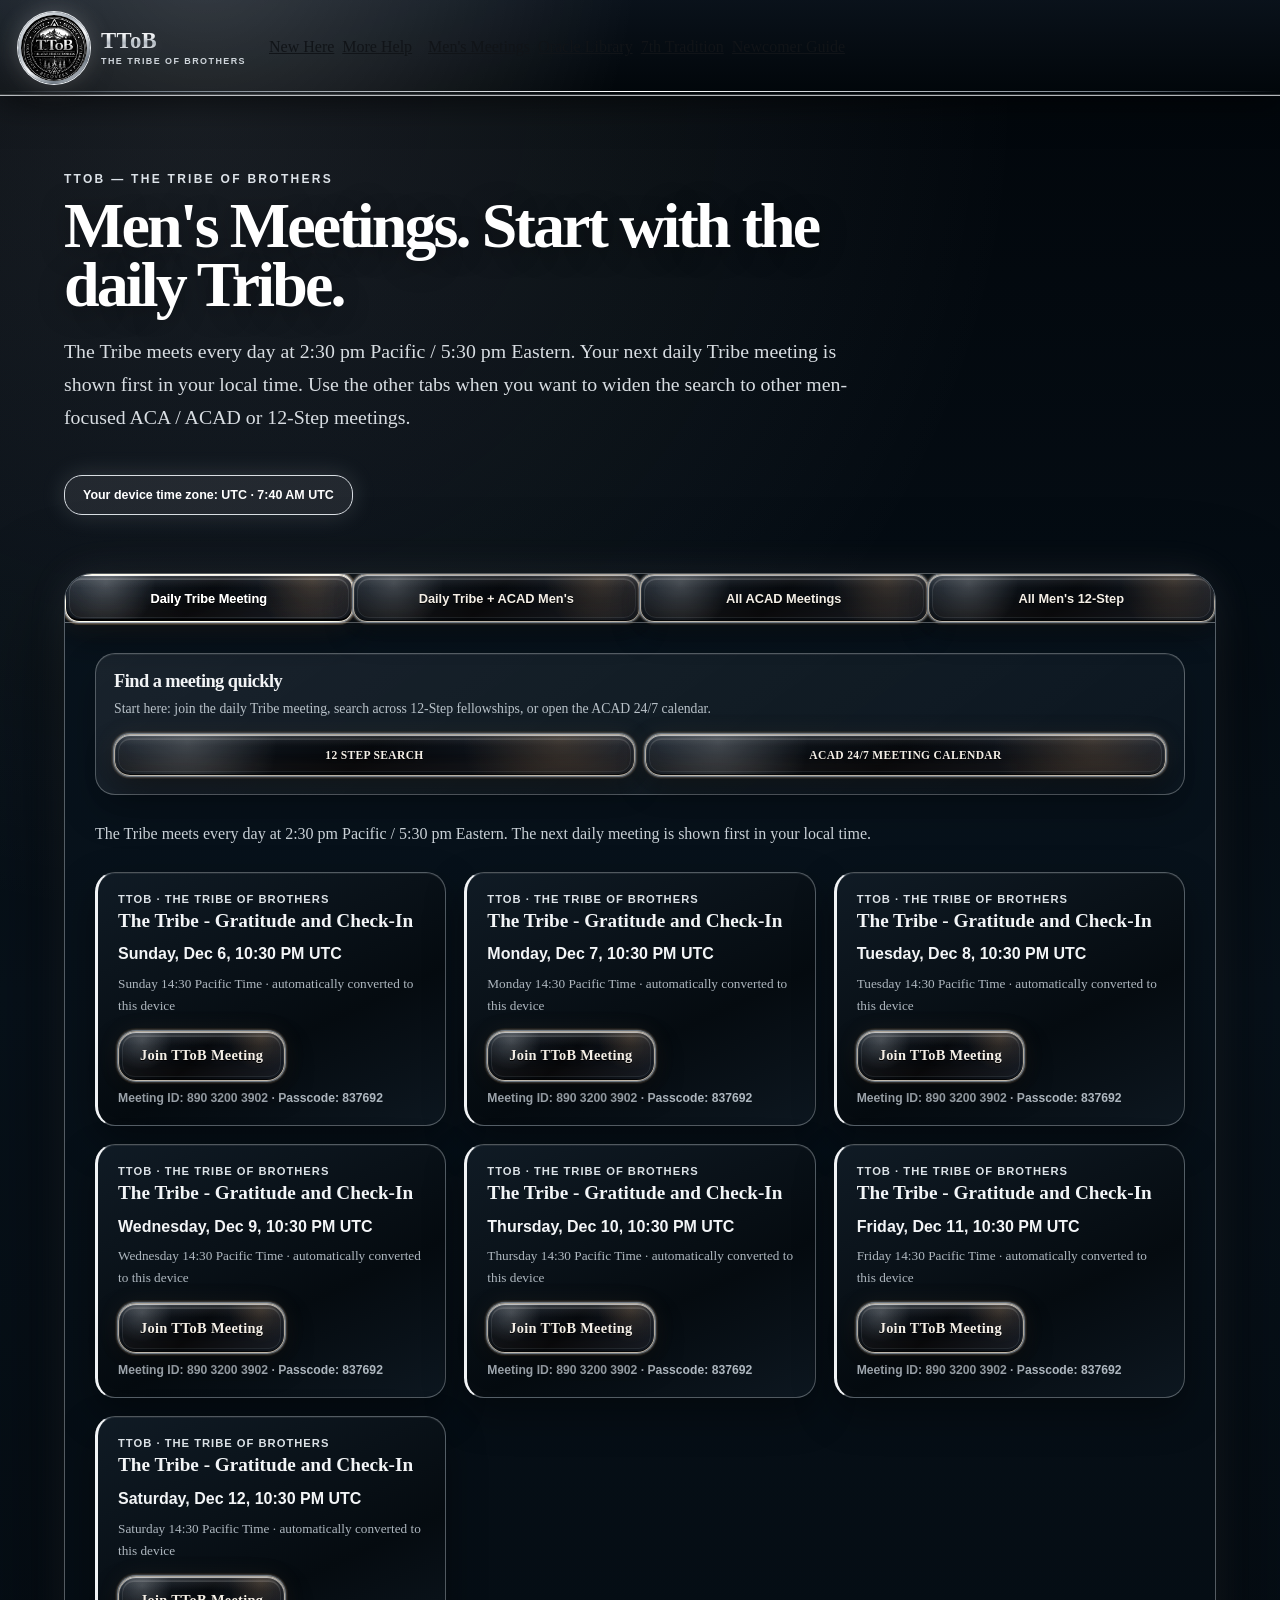
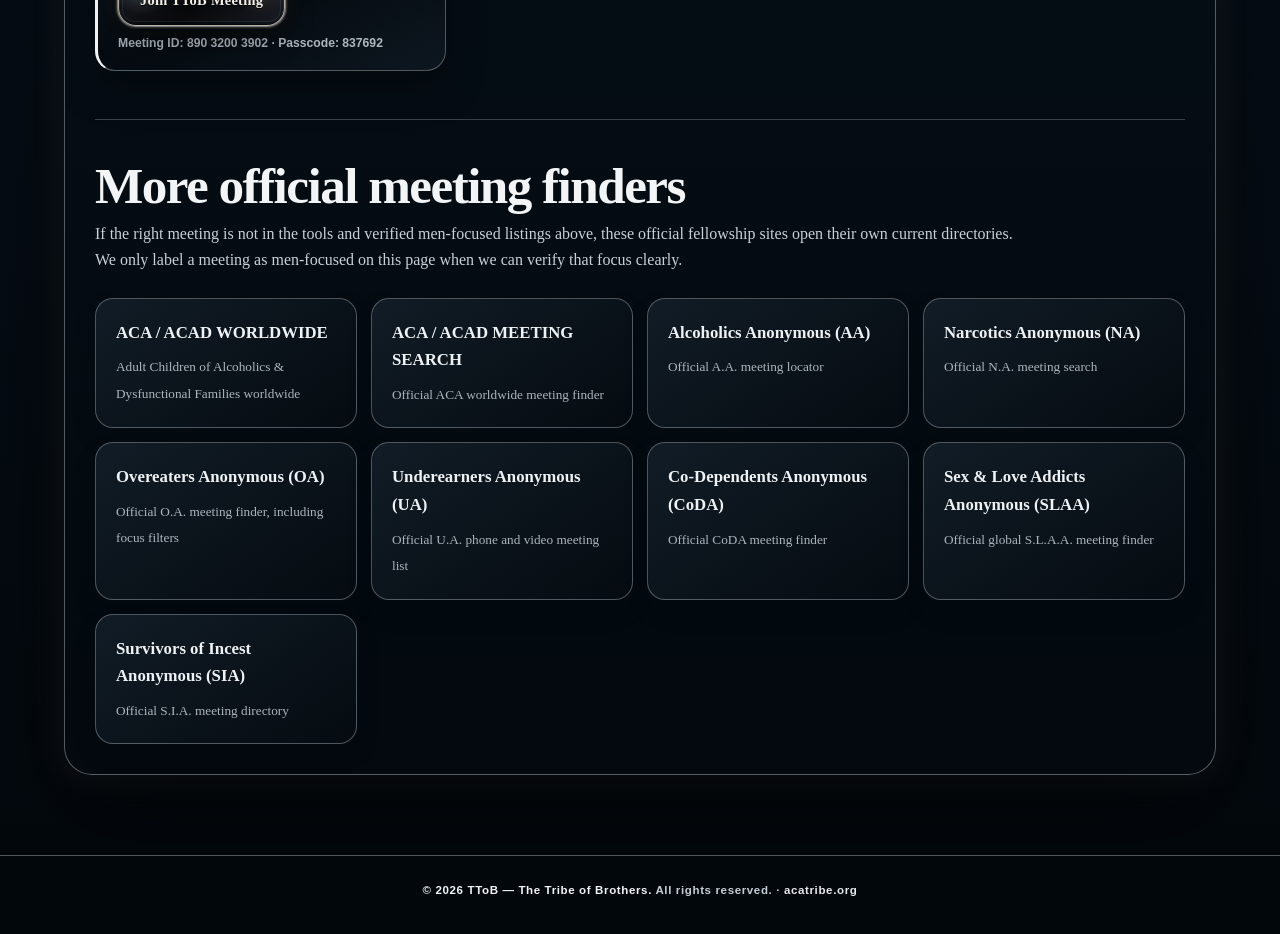
==== meetings.html @ f7c8bdfd "fix: remove former Tribe meetings from meeting discovery" ====
<!DOCTYPE html>

<html lang="en"><head><meta charset="utf-8"/><meta content="width=device-width,initial-scale=1" name="viewport"/><title>Men’s 12-Step &amp; ACA / ACAD Meetings | TToB</title><style>:root{--ink:#111418;--navy:#07111a;--navy2:#0d1b26;--paper:#f3eee5;--paper2:#faf7f1;--platinum:#b8bec6;--platinum2:#e6e9ec;--muted:#69645e;--line:rgba(174,181,189,.5);--max:1120px}
*{box-sizing:border-box}html{scroll-behavior:smooth}body{margin:0;background:var(--paper);color:var(--ink);font-family:Georgia,"Times New Roman",serif;line-height:1.65}a{color:inherit}.site-shell{overflow:hidden}
.topbar{position:absolute;z-index:20;top:0;left:0;right:0;padding:20px 5vw;display:flex;align-items:center;justify-content:space-between;color:#fff;background:linear-gradient(to bottom,rgba(0,0,0,.65),transparent)}
.brand{display:flex;align-items:center;gap:12px;font-family:Arial,sans-serif;font-weight:800;letter-spacing:.11em;font-size:.9rem;text-transform:uppercase;text-decoration:none}.brand img{width:50px;height:50px;border-radius:50%;object-fit:cover;filter:brightness(1.5) contrast(1.08);box-shadow:0 0 0 1px rgba(255,255,255,.35),0 8px 24px rgba(0,0,0,.3)}
.nav{display:flex;gap:22px;font-family:Arial,sans-serif;font-size:.86rem;font-weight:700}.nav a{text-decoration:none;color:rgba(255,255,255,.88)}.nav a:hover{color:#fff}
.hero{min-height:820px;position:relative;display:flex;align-items:flex-end;color:#fff;background:linear-gradient(135deg,#040a10,#0b1822)}.hero-media{position:absolute;inset:0;overflow:hidden;display:flex;align-items:flex-start;justify-content:flex-end;padding-top:18px}.hero-media img{width:min(100%,1200px);height:100%;object-fit:contain;object-position:78% top;margin-left:auto;margin-right:max(3vw,20px);filter:saturate(.9) contrast(1.08) brightness(1.02)}.hero-media:after{content:"";position:absolute;inset:0;background:linear-gradient(90deg,rgba(1,8,13,.94) 0%,rgba(1,8,13,.80) 34%,rgba(1,8,13,.42) 60%,rgba(1,8,13,.14) 100%),linear-gradient(0deg,rgba(1,8,13,.78) 0%,rgba(1,8,13,.18) 48%,transparent 100%)}.hero-inner{position:relative;z-index:2;width:min(var(--max),90vw);margin:0 auto;padding:170px 0 88px}.eyebrow,.section-kicker{font-family:Arial,sans-serif;text-transform:uppercase;letter-spacing:.19em;font-weight:800;font-size:.75rem;color:var(--platinum2)}h1{margin:0;max-width:760px;font-size:clamp(3.2rem,8vw,6.7rem);line-height:.92;letter-spacing:-.045em;text-shadow:0 4px 28px rgba(0,0,0,.4)}.hero-line{max-width:710px;margin:25px 0 0;font-size:clamp(1.18rem,2vw,1.55rem);color:rgba(255,255,255,.9)}.motto{margin-top:18px;font-family:Arial,sans-serif;text-transform:uppercase;letter-spacing:.12em;font-size:.78rem;color:var(--platinum2)}
.actions{display:flex;flex-wrap:wrap;gap:14px;margin-top:32px}.btn{display:inline-block;padding:14px 22px;border-radius:999px;text-decoration:none;font-family:Arial,sans-serif;font-weight:800;font-size:.9rem;border:1px solid transparent}.btn-primary{background:var(--platinum);color:#101214}.btn-secondary{border-color:rgba(255,255,255,.55);color:#fff;background:rgba(4,10,15,.28)}
.section{padding:88px 5vw}.section-inner{width:min(var(--max),90vw);margin:0 auto}.paper{background:var(--paper)}.paper-light{background:var(--paper2)}.dark{background:var(--navy);color:#fff}.section-kicker{color:#626970}.dark .section-kicker,.closing .section-kicker{color:var(--platinum)}h2{margin:9px 0 22px;font-size:clamp(2.2rem,4vw,4rem);line-height:1.06;letter-spacing:-.03em}.lede{max-width:800px;font-size:1.24rem;color:#3d3a36}.dark .lede{color:rgba(255,255,255,.78)}.rule{width:72px;height:1px;background:var(--platinum);margin:30px 0}.welcome-grid{display:grid;grid-template-columns:1.15fr .85fr;gap:70px;align-items:start}.quote-card{border:1px solid var(--line);padding:34px;background:rgba(255,255,255,.46);box-shadow:0 14px 45px rgba(41,30,15,.06)}.quote-card p{font-size:1.35rem;margin:0}.quote-card strong{display:block;margin-top:18px;font-family:Arial,sans-serif;text-transform:uppercase;letter-spacing:.08em;font-size:.82rem;color:#5f6266}
.pathways{display:grid;grid-template-columns:repeat(3,1fr);gap:20px;margin-top:42px}.pathway{display:block;text-decoration:none;border-top:2px solid var(--platinum);padding:28px 24px;background:rgba(255,255,255,.5);transition:.16s}.pathway:hover{transform:translateY(-3px);box-shadow:0 12px 30px rgba(26,20,14,.08)}.pathway .num{font-family:Arial,sans-serif;color:#626970;font-size:.72rem;letter-spacing:.14em;font-weight:800}.pathway h3{font-size:1.55rem;margin:11px 0 10px}.pathway p{margin:0;color:#5a554e}
/* ACAD scroll gallery */
.learn-wrap{position:relative;margin-top:40px}.learn-head{display:flex;align-items:end;justify-content:space-between;gap:20px}.learn-controls{display:flex;gap:9px}.scroll-btn{width:46px;height:46px;border-radius:50%;border:1px solid rgba(184,190,198,.55);background:#101a23;color:#fff;font-size:1.25rem;cursor:pointer}.scroll-btn:hover{background:#172735}.acad-carousel{display:flex;gap:22px;overflow-x:auto;scroll-snap-type:x mandatory;padding:8px 2px 28px;scrollbar-width:thin;scrollbar-color:#707983 transparent}.acad-carousel::-webkit-scrollbar{height:8px}.acad-carousel::-webkit-scrollbar-thumb{background:#707983;border-radius:20px}.scroll-card{position:relative;flex:0 0 min(330px,82vw);min-height:360px;scroll-snap-align:start;text-decoration:none;background:linear-gradient(145deg,#faf8f2,#e9e4da);border:1px solid #a9afb6;padding:42px 30px 32px;box-shadow:0 20px 50px rgba(0,0,0,.22);transition:transform .18s ease,box-shadow .18s ease;overflow:hidden}.scroll-card:before,.scroll-card:after{content:"";position:absolute;left:22px;right:22px;height:7px;border-top:1px solid #8d949c;border-bottom:1px solid #c5c9ce}.scroll-card:before{top:20px}.scroll-card:after{bottom:20px}.scroll-card:hover{transform:translateY(-5px);box-shadow:0 26px 64px rgba(0,0,0,.3)}.scroll-number{font-family:Arial,sans-serif;font-size:.7rem;letter-spacing:.17em;color:#626970;font-weight:800}.scroll-card h3{font-size:1.75rem;line-height:1.05;margin:16px 0 15px}.scroll-card p{color:#57534e;margin:0 0 25px}.open-reading{position:absolute;left:30px;bottom:42px;font-family:Arial,sans-serif;font-size:.78rem;text-transform:uppercase;letter-spacing:.1em;font-weight:800;color:#555d65}.open-reading:after{content:"  →"}.learn-note{margin-top:8px;color:rgba(255,255,255,.55);font-family:Arial,sans-serif;font-size:.8rem}
.pillars{display:grid;grid-template-columns:repeat(5,1fr);gap:1px;margin-top:42px;border:1px solid rgba(184,190,198,.24);background:rgba(184,190,198,.22)}.pillar{background:var(--navy);padding:32px 20px;text-align:center;min-height:205px}.pillar .mark{width:50px;height:50px;margin:0 auto 18px;border:1px solid var(--platinum);border-radius:50%;display:grid;place-items:center;font-family:Arial,sans-serif;color:var(--platinum);font-weight:900}.pillar h3{margin:0 0 8px;font-size:1.08rem}.pillar p{margin:0;color:rgba(255,255,255,.64);font-size:.92rem}.campfire{display:grid;grid-template-columns:1fr 1fr;gap:70px;align-items:center}.campfire-note{padding:34px;border-left:2px solid var(--platinum);background:#fff}.campfire-note p{margin:0 0 18px}.closing{text-align:center;padding:96px 5vw;background:linear-gradient(180deg,var(--navy),#02080d);color:#fff}.closing h2{max-width:850px;margin:10px auto 20px}.closing p{max-width:690px;margin:0 auto;color:rgba(255,255,255,.72);font-size:1.15rem}.closing .actions{justify-content:center}footer{background:#02080d;color:rgba(255,255,255,.55);padding:30px 5vw 44px;text-align:center;font-family:Arial,sans-serif;font-size:.78rem;letter-spacing:.04em}footer a{color:var(--platinum2);text-decoration:none}
/* reading pages */
.reading-body{background:var(--paper2);min-height:100vh}.reading-top{background:var(--navy);color:#fff;padding:18px 5vw}.reading-top .bar{width:min(var(--max),90vw);margin:auto;display:flex;justify-content:space-between;align-items:center;gap:20px}.reading-top img{width:48px;height:48px;border-radius:50%;filter:brightness(1.5) contrast(1.08)}.reading-main{width:min(820px,88vw);margin:0 auto;padding:80px 0 100px}.crumb{font-family:Arial,sans-serif;text-transform:uppercase;letter-spacing:.13em;font-size:.72rem;color:#626970;text-decoration:none}.reading-main h1{color:var(--ink);text-shadow:none;font-size:clamp(2.8rem,7vw,5.2rem);margin:18px 0 28px}.reading-main h2{font-size:2rem;margin-top:46px}.reading-main p,.reading-main li{font-size:1.13rem}.reading-intro{font-size:1.35rem!important;color:#3f3c37;border-left:2px solid var(--platinum);padding-left:22px}.reading-callout{margin:36px 0;padding:24px 28px;border:1px solid var(--line);background:#fff}.reading-actions{display:flex;flex-wrap:wrap;gap:12px;margin:34px 0}.reading-actions a{padding:12px 18px;border-radius:999px;background:var(--navy);color:#fff;text-decoration:none;font-family:Arial,sans-serif;font-weight:700}.reading-actions a.alt{background:transparent;color:var(--ink);border:1px solid #848b92}.reading-nav{margin-top:70px;padding-top:24px;border-top:1px solid #c6c0b7;display:flex;justify-content:space-between;gap:20px;font-family:Arial,sans-serif;font-weight:700}.reading-nav a{text-decoration:none}
@media(max-width:850px){.nav{display:none}.hero{min-height:760px}.hero-media{padding-top:14px}.hero-media img{width:100%;height:100%;object-fit:contain;object-position:64% top;margin-right:0}.hero-media:after{background:linear-gradient(0deg,rgba(1,8,13,.90) 0%,rgba(1,8,13,.48) 56%,rgba(1,8,13,.14) 100%)}.welcome-grid,.campfire{grid-template-columns:1fr;gap:34px}.pathways{grid-template-columns:1fr}.pillars{grid-template-columns:1fr 1fr}.learn-head{align-items:start;flex-direction:column}.learn-controls{align-self:flex-end}}
@media(max-width:540px){.topbar{padding:18px 6vw}.brand{font-size:.74rem}.hero{min-height:720px}.hero-media img{object-position:58% top}.section{padding:66px 6vw}.section-inner{width:100%}.pillars{grid-template-columns:1fr}.pillar{min-height:auto}.btn{width:100%;text-align:center}.reading-nav{flex-direction:column}.reading-main{padding-top:55px}}

/* v3 quality and consistency pass */
a:focus-visible,button:focus-visible{outline:3px solid #f3f5f7;outline-offset:4px}.paper a:focus-visible,.paper-light a:focus-visible,.reading-body a:focus-visible{outline-color:#68717b}.brand img{filter:brightness(1.75) contrast(1.05) saturate(1.02);box-shadow:0 0 0 2px rgba(230,233,236,.62),0 0 20px rgba(184,190,198,.2),0 8px 24px rgba(0,0,0,.28)}
.scroll-card{color:var(--ink)}.scroll-card:focus-visible{outline:3px solid #eef1f4;outline-offset:4px;transform:translateY(-5px)}.scroll-emblem{width:58px;height:58px;border-radius:50%;border:1px solid #8b929a;display:grid;place-items:center;margin:24px 0 10px;font-family:Arial,sans-serif;font-size:.72rem;font-weight:900;letter-spacing:.04em;color:#4c545d;background:linear-gradient(145deg,#ffffff,#d8dce1);box-shadow:inset 0 1px 0 rgba(255,255,255,.9),0 8px 18px rgba(30,34,38,.09)}.scroll-btn[disabled]{opacity:.35;cursor:not-allowed;background:#0d151d}.scroll-btn:not([disabled]):focus-visible{outline-color:#e8edf2}.learn-progress{margin-top:10px;color:rgba(255,255,255,.7);font:700 .75rem Arial,sans-serif;letter-spacing:.09em;text-transform:uppercase}
.reading-top{position:sticky;top:0;z-index:20;box-shadow:0 8px 24px rgba(0,0,0,.16)}.reading-top .bar{min-height:66px}.reading-menu{display:flex;flex-wrap:wrap;align-items:center;justify-content:flex-end;gap:8px}.reading-menu a{color:rgba(255,255,255,.82);text-decoration:none;font:700 .78rem Arial,sans-serif;padding:9px 11px;border-radius:999px}.reading-menu a:hover{color:#fff;background:rgba(255,255,255,.08)}.reading-menu .is-highlight{color:#11161b;background:var(--platinum)}
.reading-main{line-height:1.72}.reading-list{padding-left:1.35rem}.reading-list li{padding:0 0 15px 8px}.reading-list li::marker{font-family:Arial,sans-serif;font-weight:900;color:#747c85}.source-note{margin-top:36px;padding-top:18px;border-top:1px solid #cbc5bb;color:#6d6861;font:italic .86rem/1.55 Georgia,serif}.reading-bottom-actions{display:flex;flex-wrap:wrap;gap:10px;margin-top:36px}.reading-bottom-actions a{padding:10px 15px;border:1px solid #9299a1;border-radius:999px;text-decoration:none;font:700 .78rem Arial,sans-serif;background:#fff}.reading-footer{background:#02080d;color:rgba(255,255,255,.56);padding:28px 5vw;text-align:center;font:700 .74rem Arial,sans-serif;letter-spacing:.06em}.resource-grid{display:grid;grid-template-columns:repeat(2,minmax(0,1fr));gap:14px;margin:30px 0 38px}.resource-card{display:flex;flex-direction:column;gap:7px;padding:22px;border:1px solid #b6babf;background:#fff;text-decoration:none;box-shadow:0 8px 24px rgba(40,36,30,.05);transition:transform .15s ease,box-shadow .15s ease,border-color .15s ease}.resource-card strong{font-size:1.06rem}.resource-card span{color:#615d57;font-size:.95rem}.resource-card:hover,.resource-card:focus-visible{transform:translateY(-2px);border-color:#747c84;box-shadow:0 12px 28px rgba(40,36,30,.09)}
@media(max-width:900px){.reading-top .bar{align-items:flex-start;flex-direction:column;padding:12px 0}.reading-menu{justify-content:flex-start}.reading-main{padding-top:60px}}
@media(max-width:620px){.reading-menu{gap:5px}.reading-menu a{padding:7px 9px;font-size:.7rem}.resource-grid{grid-template-columns:1fr}.learn-controls{align-self:flex-start}.scroll-card{flex-basis:min(310px,88vw);min-height:370px}.scroll-emblem{margin-top:20px}.reading-bottom-actions{flex-direction:column}.reading-bottom-actions a{text-align:center}}
@media(prefers-reduced-motion:reduce){html{scroll-behavior:auto}.scroll-card,.pathway,.resource-card{transition:none}}

.skip-link{position:fixed;left:16px;top:12px;z-index:1000;padding:10px 14px;background:#fff;color:#111418;border:2px solid #111418;border-radius:8px;font:700 .82rem Arial,sans-serif;text-decoration:none;transform:translateY(-180%);transition:transform .12s ease}.skip-link:focus{transform:translateY(0)}
.review-badge{position:fixed;right:12px;bottom:12px;z-index:999;padding:7px 10px;border:1px solid rgba(255,255,255,.35);border-radius:999px;background:rgba(7,17,26,.9);color:#fff;font:700 .65rem Arial,sans-serif;letter-spacing:.08em;box-shadow:0 5px 18px rgba(0,0,0,.25)}


/* v4 COVER-FIRST homepage: the full magazine cover is shown before any body copy. */
body{background:#02080d}
.topbar{position:relative;background:#02080d;border-bottom:1px solid rgba(184,190,198,.22);padding-top:14px;padding-bottom:14px}
.cover-stage{background:radial-gradient(circle at 50% 20%,#111b24 0%,#050b11 48%,#020609 100%);padding:18px 5vw 22px;display:flex;flex-direction:column;align-items:center;justify-content:center;min-height:calc(100vh - 79px)}
.cover-frame{width:100%;display:flex;justify-content:center;align-items:center;min-height:0}
.cover-frame img{display:block;width:auto;height:auto;max-height:calc(100vh - 145px);max-width:min(94vw,760px);object-fit:contain;box-shadow:0 28px 80px rgba(0,0,0,.5),0 0 0 1px rgba(230,233,236,.18)}
.cover-cue{margin-top:14px;color:rgba(230,233,236,.72);font:700 .68rem Arial,sans-serif;letter-spacing:.14em;text-transform:uppercase;text-align:center}
.movement-intro{background:linear-gradient(180deg,#07111a 0%,#0b1822 100%);color:#fff;padding:90px 5vw 92px}
.movement-intro-inner{width:min(var(--max),90vw);margin:0 auto}
.movement-intro h1{max-width:820px}
.movement-intro .hero-line{max-width:760px}
@media(max-width:850px){.topbar{position:relative}.cover-stage{min-height:auto;padding:16px 4vw 22px}.cover-frame img{width:100%;max-width:760px;max-height:none;height:auto}.movement-intro{padding:72px 6vw 76px}}
@media(max-width:540px){.cover-stage{padding:12px 0 18px}.cover-frame img{width:100%;max-width:none;box-shadow:none}.cover-cue{padding:0 18px;font-size:.61rem}.movement-intro{padding:62px 6vw 66px}.movement-intro-inner{width:100%}}


/* v6 persistent action dock — important destinations remain available as the page scrolls. */
.floating-actions{position:fixed;z-index:950;right:18px;top:50%;transform:translateY(-50%);display:flex;flex-direction:column;gap:7px;padding:8px;border:1px solid rgba(217,221,225,.28);border-radius:18px;background:rgba(3,9,14,.88);backdrop-filter:blur(12px);box-shadow:0 18px 44px rgba(0,0,0,.34);font-family:Arial,sans-serif}
.floating-actions a{display:flex;align-items:center;justify-content:flex-start;gap:8px;min-height:38px;padding:8px 11px;border-radius:11px;color:#eef1f3;text-decoration:none;font-size:.68rem;font-weight:800;letter-spacing:.035em;white-space:nowrap;border:1px solid transparent;transition:background .15s ease,border-color .15s ease,transform .15s ease}
.floating-actions a:hover,.floating-actions a:focus-visible{background:rgba(255,255,255,.09);border-color:rgba(217,221,225,.34);transform:translateX(-2px)}
.floating-actions .dock-icon{width:22px;height:22px;border:1px solid rgba(217,221,225,.42);border-radius:50%;display:grid;place-items:center;flex:0 0 22px;font-size:.62rem;color:#dfe3e7}
.floating-actions .tradition{background:linear-gradient(135deg,#dfe3e7,#9fa7af);color:#101820;box-shadow:0 4px 18px rgba(217,221,225,.12)}
.floating-actions .tradition .dock-icon{border-color:rgba(16,24,32,.38);color:#101820}
.floating-actions .tradition:hover,.floating-actions .tradition:focus-visible{background:linear-gradient(135deg,#f2f4f5,#b5bcc3);border-color:#eef1f3}
.review-badge{left:12px;right:auto;bottom:12px}
@media(max-width:1120px) and (min-width:721px){.floating-actions .dock-label{display:none}.floating-actions a{padding:8px}.floating-actions{right:10px}}
@media(max-width:720px){body{padding-bottom:72px}.floating-actions{left:0;right:0;top:auto;bottom:0;transform:none;flex-direction:row;overflow-x:auto;justify-content:flex-start;gap:5px;padding:7px 8px;border-radius:0;border-left:0;border-right:0;border-bottom:0;background:rgba(3,9,14,.96);scrollbar-width:none}.floating-actions::-webkit-scrollbar{display:none}.floating-actions a{flex:0 0 auto;min-height:48px;padding:7px 10px;flex-direction:column;gap:2px;font-size:.58rem}.floating-actions .dock-icon{width:21px;height:21px;flex-basis:21px}.review-badge{bottom:80px;font-size:.56rem}}

/* v6 interaction refinements */
.btn,.pathway,.scroll-card,.resource-card,.episode-card,.reading-actions a,.reading-bottom-actions a,.download-btn{transition:transform .15s ease,box-shadow .15s ease,background .15s ease,border-color .15s ease}
.btn:hover,.btn:focus-visible,.reading-actions a:hover,.reading-actions a:focus-visible,.reading-bottom-actions a:hover,.reading-bottom-actions a:focus-visible{transform:translateY(-2px)}
.scroll-btn,.library-arrow{touch-action:manipulation}
.scroll-btn:disabled,.library-arrow:disabled{opacity:.34;cursor:not-allowed}
.acad-carousel,.oracle-carousel{overscroll-behavior-inline:contain}
@media(prefers-reduced-motion:reduce){.floating-actions a,.btn,.episode-card{transition:none}}

/* v6.1 mobile dock: all seven critical actions remain visible at once. */
@media(max-width:720px){.floating-actions{display:grid;grid-template-columns:repeat(7,minmax(0,1fr));overflow:visible;gap:2px;padding:6px 3px}.floating-actions a{min-width:0;width:auto;padding:6px 1px;font-size:.52rem;overflow:hidden}.floating-actions .dock-label{font-size:0;line-height:1}.floating-actions .dock-label:after{content:attr(data-short);font-size:.48rem;white-space:nowrap}.floating-actions .dock-icon{width:20px;height:20px;flex-basis:20px;font-size:.56rem}.floating-actions .tradition{padding-left:1px;padding-right:1px}.review-badge{display:none}}

/* =========================================================
   TToB v7 — PLATINUM CINEMATIC SYSTEM
   ========================================================= */
:root{
  --platinum-0:#ffffff;
  --platinum-1:#f4f6f8;
  --platinum-2:#dce1e6;
  --platinum-3:#b8c0c9;
  --platinum-4:#8f99a4;
  --platinum-5:#646e79;
  --platinum-ink:#10161d;
  --midnight:#02070c;
  --midnight-2:#07121c;
  --midnight-3:#0b1a27;
  --platinum:#dce1e6 !important;
  --platinum-soft:#f4f6f8 !important;
}
html{scroll-padding-top:106px}
body{padding-top:96px !important}
header.topbar,header.reading-top,.floating-actions{display:none !important}

/* Universal floating top bar — replaces the copy-blocking side dock */
.platinum-floatbar{
  position:fixed;z-index:5000;top:0;left:0;right:0;height:96px;
  display:flex;align-items:center;gap:18px;padding:10px 18px;
  background:
    radial-gradient(circle at 16% -50%,rgba(255,255,255,.18),transparent 40%),
    linear-gradient(180deg,rgba(10,18,27,.985),rgba(1,6,10,.98));
  border-bottom:1px solid rgba(244,246,248,.72);
  box-shadow:0 8px 30px rgba(0,0,0,.52),inset 0 -1px 0 rgba(255,255,255,.16);
  backdrop-filter:blur(18px) saturate(1.15)
}
.platinum-floatbar:after{
  content:"";position:absolute;left:0;right:0;bottom:3px;height:1px;
  background:linear-gradient(90deg,transparent,#727c87 12%,#fff 50%,#727c87 88%,transparent)
}
.platinum-brand{
  min-width:max-content;display:flex;align-items:center;gap:11px;text-decoration:none;color:#fff;
  font-family:Arial,sans-serif;font-weight:900;letter-spacing:.08em
}
.platinum-brand .crest-shell{
  width:72px;height:72px;border-radius:50%;padding:3px;display:grid;place-items:center;
  background:linear-gradient(145deg,#fff,#aab2bb 34%,#f6f8fa 55%,#737d88 78%,#fff);
  box-shadow:0 0 0 1px #e6eaee,0 0 24px rgba(224,230,235,.30),0 8px 24px rgba(0,0,0,.48)
}
.platinum-brand img{
  width:66px;height:66px;border-radius:50%;object-fit:cover;
  filter:grayscale(1) brightness(1.48) contrast(1.13);
  box-shadow:inset 0 0 0 1px rgba(255,255,255,.5)
}
.platinum-brand .wordmark{display:flex;flex-direction:column;line-height:1.02}
.platinum-brand .wordmark strong{
  font-family:Georgia,"Times New Roman",serif;font-size:1.42rem;letter-spacing:.015em;
  background:linear-gradient(180deg,#fff 0%,#e8ebee 35%,#adb5be 62%,#fff 100%);
  -webkit-background-clip:text;background-clip:text;color:transparent;
  text-shadow:0 5px 18px rgba(255,255,255,.09)
}
.platinum-brand .wordmark small{margin-top:5px;font-size:.56rem;letter-spacing:.16em;color:#cfd5db}
.platinum-nav{display:flex;align-items:center;gap:8px;overflow-x:auto;overflow-y:hidden;flex:1;padding:7px 5px;scrollbar-width:none}
.platinum-nav::-webkit-scrollbar{display:none}

/* Fancy platinum buttons — site-wide */
.cinematic-btn,.btn,.reading-actions a,.reading-bottom-actions a,.reading-nav a,
.download-btn,.scroll-btn,.library-arrow{
  position:relative;isolation:isolate;border:1px solid #d8dde2 !important;
  color:#f7f8f9 !important;text-decoration:none !important;
  background:
    linear-gradient(180deg,rgba(255,255,255,.16) 0%,rgba(255,255,255,.035) 15%,rgba(0,0,0,.15) 100%),
    linear-gradient(135deg,#17222d 0%,#050b10 48%,#111d27 100%) !important;
  box-shadow:
    inset 0 1px 0 rgba(255,255,255,.72),
    inset 0 -2px 0 rgba(97,108,119,.72),
    0 0 0 2px rgba(45,55,65,.82),
    0 0 0 3px rgba(230,234,238,.22),
    0 8px 22px rgba(0,0,0,.34) !important;
  text-shadow:0 1px 0 #000,0 0 12px rgba(255,255,255,.15);
  transition:transform .18s ease,box-shadow .18s ease,filter .18s ease,color .18s ease !important
}
.cinematic-btn{
  display:inline-flex;align-items:center;justify-content:center;min-height:46px;padding:10px 17px;
  border-radius:18px;font:800 .76rem/1 Arial,sans-serif;letter-spacing:.035em;white-space:nowrap
}
.cinematic-btn:before,.btn:before,.reading-actions a:before,.reading-bottom-actions a:before,.reading-nav a:before{
  content:"";position:absolute;z-index:-1;inset:3px;border-radius:inherit;pointer-events:none;
  border-top:1px solid rgba(255,255,255,.31);opacity:.9
}
.cinematic-btn:hover,.cinematic-btn:focus-visible,.btn:hover,.btn:focus-visible,
.reading-actions a:hover,.reading-actions a:focus-visible,
.reading-bottom-actions a:hover,.reading-bottom-actions a:focus-visible,
.reading-nav a:hover,.reading-nav a:focus-visible,.download-btn:hover,.download-btn:focus-visible,
.scroll-btn:hover,.scroll-btn:focus-visible,.library-arrow:hover,.library-arrow:focus-visible{
  transform:translateY(-3px) scale(1.025) !important;
  color:#fff !important;filter:brightness(1.16);
  box-shadow:
    inset 0 1px 0 #fff,
    inset 0 -2px 0 #8d98a3,
    0 0 0 2px #545f6a,
    0 0 0 3px rgba(255,255,255,.48),
    0 0 28px rgba(220,226,232,.36),
    0 14px 34px rgba(0,0,0,.48) !important
}
.cinematic-btn:active,.btn:active,.reading-actions a:active,.reading-bottom-actions a:active,
.reading-nav a:active,.download-btn:active,.scroll-btn:active,.library-arrow:active{
  transform:translateY(1px) scale(.985) !important;filter:brightness(1.28);
  box-shadow:inset 0 3px 8px rgba(0,0,0,.72),0 0 22px rgba(238,242,246,.38) !important
}
.cinematic-btn.tradition{
  background:
    linear-gradient(180deg,rgba(255,255,255,.38),rgba(255,255,255,.09) 30%,rgba(0,0,0,.16)),
    linear-gradient(135deg,#737e89,#1b2631 45%,#aab3bd) !important;
  border-color:#fff !important;font-weight:900
}

/* Cover: deliberately bigger than one viewport — the artwork deserves the room */
.cover-stage{
  min-height:auto !important;padding:28px 2vw 40px !important;
  background:
    radial-gradient(circle at 50% 12%,rgba(219,225,231,.14),transparent 32%),
    linear-gradient(180deg,#02070c,#07121c 58%,#02070c) !important
}
.cover-frame{perspective:1200px}
.cover-frame img{
  width:min(96vw,1120px) !important;max-width:none !important;max-height:none !important;height:auto !important;
  border:1px solid rgba(245,247,249,.86);
  box-shadow:0 44px 110px rgba(0,0,0,.68),0 0 0 2px rgba(111,122,134,.72),0 0 42px rgba(218,224,231,.23) !important
}
.cover-cue{color:#dce2e8 !important;font-size:.72rem !important}

/* More platinum across the site */
.dark,.movement-intro,.closing{
  background:
    radial-gradient(circle at 15% 10%,rgba(213,220,227,.08),transparent 22%),
    radial-gradient(circle at 88% 70%,rgba(166,177,188,.07),transparent 25%),
    linear-gradient(145deg,#02080d,#07131d 48%,#02080d) !important
}
.dark h2,.movement-intro h1,.closing h2{
  background:linear-gradient(180deg,#fff,#d7dde3 48%,#aeb7c1 75%,#f7f9fa);
  -webkit-background-clip:text;background-clip:text;color:transparent;
  text-shadow:0 12px 38px rgba(0,0,0,.38)
}
.section-kicker,.eyebrow{color:#dce2e8 !important}
.rule{background:linear-gradient(90deg,#77818c,#fff,#77818c) !important}

/* Cinematic ACAD carousel — floating cards, not flat tiles */
.learn-wrap{perspective:1400px}
.acad-carousel{padding-top:22px !important;padding-bottom:45px !important;gap:28px !important}
.scroll-card{
  position:relative;overflow:hidden;
  border:1px solid rgba(245,247,249,.92) !important;border-radius:24px !important;
  background:
    radial-gradient(circle at 16% 8%,rgba(255,255,255,.95),transparent 24%),
    linear-gradient(145deg,#f7f5ef 0%,#c8ced4 18%,#f7f5ef 52%,#a8b0b8 100%) !important;
  box-shadow:0 26px 68px rgba(0,0,0,.40),inset 0 1px 0 #fff,0 0 0 2px rgba(87,98,110,.28) !important;
  transition:transform .25s ease,box-shadow .25s ease,filter .25s ease !important
}
.scroll-card:after{
  content:"";position:absolute;inset:-35% -55%;pointer-events:none;opacity:0;transform:rotate(18deg) translateX(-50%);
  background:linear-gradient(90deg,transparent,rgba(255,255,255,.55),transparent);transition:.36s ease
}
.scroll-card:hover,.scroll-card:focus-visible{
  transform:translateY(-13px) scale(1.035) rotateX(1deg) !important;filter:brightness(1.05);
  box-shadow:0 36px 88px rgba(0,0,0,.56),0 0 38px rgba(220,226,232,.30),inset 0 1px 0 #fff !important
}
.scroll-card:hover:after,.scroll-card:focus-visible:after{opacity:1;transform:rotate(18deg) translateX(55%)}
.scroll-card h3{color:#111820 !important;text-shadow:0 1px 0 rgba(255,255,255,.75)}
.scroll-card p{color:#28313a !important}
.scroll-number{color:#59636e !important}
.scroll-emblem{
  color:#10171e !important;border:1px solid #78838e !important;
  background:linear-gradient(145deg,#fff,#aeb7c0 45%,#edf0f2) !important;
  box-shadow:inset 0 1px 0 #fff,0 9px 23px rgba(0,0,0,.20),0 0 15px rgba(255,255,255,.45) !important
}

/* Five pillars — cinematic hover / light-up */
.pillars{gap:14px !important;border:0 !important;background:transparent !important}
.pillar{
  position:relative;overflow:hidden;border:1px solid rgba(222,227,232,.55);border-radius:20px;
  background:
    radial-gradient(circle at 50% -20%,rgba(255,255,255,.12),transparent 48%),
    linear-gradient(160deg,#0d1a25,#02080d 60%,#101d28) !important;
  box-shadow:inset 0 1px 0 rgba(255,255,255,.19),0 18px 40px rgba(0,0,0,.28);
  transition:transform .24s ease,box-shadow .24s ease,filter .24s ease,border-color .24s ease
}
.pillar:before{
  content:"";position:absolute;inset:-40% -55%;opacity:0;pointer-events:none;transform:rotate(20deg) translateX(-55%);
  background:linear-gradient(90deg,transparent,rgba(255,255,255,.29),transparent);transition:.38s ease
}
.pillar:hover,.pillar:focus-within{
  transform:translateY(-11px) scale(1.035);filter:brightness(1.18);border-color:#f7f9fa;
  box-shadow:inset 0 1px 0 #fff,0 0 0 2px rgba(133,144,155,.54),0 0 35px rgba(218,224,230,.28),0 28px 54px rgba(0,0,0,.48)
}
.pillar:hover:before,.pillar:focus-within:before{opacity:1;transform:rotate(20deg) translateX(60%)}
.pillar:hover h3,.pillar:focus-within h3{font-weight:900;text-shadow:0 0 16px rgba(255,255,255,.42)}
.pillar .mark{
  border:1px solid #eef1f4 !important;color:#f4f6f8 !important;
  background:linear-gradient(145deg,#33404c,#071019);
  box-shadow:inset 0 1px 0 rgba(255,255,255,.35),0 0 18px rgba(211,218,225,.18)
}

/* Platinum pathway/resource/episode surfaces */
.pathway,.resource-card,.episode-card{
  border:1px solid rgba(157,167,177,.58) !important;border-radius:18px !important;
  box-shadow:0 16px 34px rgba(0,0,0,.10);transition:transform .2s ease,box-shadow .2s ease,border-color .2s ease !important
}
.pathway:hover,.resource-card:hover,.episode-card:hover,.pathway:focus-visible,.resource-card:focus-visible,.episode-card:focus-visible{
  transform:translateY(-7px) !important;border-color:#eef1f4 !important;box-shadow:0 25px 50px rgba(0,0,0,.20),0 0 22px rgba(166,177,188,.15) !important
}

.copyright-footer{
  padding:26px 5vw 34px;text-align:center;color:#c6cdd4;background:#02070c;
  border-top:1px solid rgba(221,226,231,.36);font:700 .72rem/1.5 Arial,sans-serif;letter-spacing:.055em
}
.copyright-footer strong{color:#f1f4f6}

@media(max-width:1080px){
 .platinum-brand .wordmark small{display:none}
 .platinum-brand .wordmark strong{font-size:1.15rem}
 .cinematic-btn{padding:9px 13px;font-size:.7rem}
}
@media(max-width:760px){
 body{padding-top:82px !important}.platinum-floatbar{height:82px;padding:7px 8px;gap:8px}
 .platinum-brand .crest-shell{width:62px;height:62px}.platinum-brand img{width:56px;height:56px}
 .platinum-brand .wordmark{display:none}.platinum-nav{gap:6px}
 .cinematic-btn{min-height:40px;padding:8px 12px;font-size:.65rem;border-radius:15px}
 .cover-frame img{width:100% !important}.cover-stage{padding:16px 0 30px !important}
}
@media(prefers-reduced-motion:reduce){
 .cinematic-btn,.btn,.reading-actions a,.reading-bottom-actions a,.reading-nav a,.download-btn,.scroll-btn,.library-arrow,
 .scroll-card,.pillar,.pathway,.resource-card,.episode-card{transition:none !important}
 .scroll-card:after,.pillar:before{display:none}
}


/* V7.6 CLASSY PLATINUM BUTTON SYSTEM */
:root{
  --ttob-btn-ink:#f5f7f8;
  --ttob-btn-edge:#d9dee3;
  --ttob-btn-edge-hi:#f7f9fa;
  --ttob-btn-mid:#89939d;
  --ttob-btn-dark:#060a0e;
  --ttob-btn-dark-2:#141d25;
  --ttob-btn-glow:rgba(225,231,236,.22);
}

/* One restrained family for every actual control. Engraved platinum, not chrome. */
.cinematic-btn,.btn,.reading-actions a,.reading-bottom-actions a,.reading-nav a,
.episode-nav a,.download-btn,.scroll-btn,.library-arrow,.meeting-actions a,.meeting-tab{
  position:relative;
  isolation:isolate;
  overflow:hidden;
  border:1px solid rgba(224,229,233,.78)!important;
  color:var(--ttob-btn-ink)!important;
  text-decoration:none!important;
  background:
    linear-gradient(180deg,rgba(255,255,255,.12) 0%,rgba(255,255,255,.035) 17%,transparent 35%),
    linear-gradient(145deg,#18222b 0%,#070b0f 48%,#111922 100%)!important;
  box-shadow:
    inset 0 1px 0 rgba(255,255,255,.42),
    inset 0 -1px 0 rgba(0,0,0,.82),
    0 0 0 1px rgba(83,93,103,.72),
    0 5px 16px rgba(0,0,0,.28)!important;
  text-shadow:0 1px 0 #000,0 0 9px rgba(255,255,255,.09);
  transition:transform .16s ease,box-shadow .18s ease,border-color .18s ease,filter .18s ease,color .18s ease!important;
}

/* A very thin engraved inner line. */
.cinematic-btn:before,.btn:before,.reading-actions a:before,.reading-bottom-actions a:before,
.reading-nav a:before,.episode-nav a:before,.download-btn:before,.scroll-btn:before,
.library-arrow:before,.meeting-actions a:before,.meeting-tab:before{
  content:"";
  position:absolute;
  z-index:-1;
  inset:3px;
  border-radius:inherit;
  pointer-events:none;
  border-top:1px solid rgba(255,255,255,.20);
  border-bottom:1px solid rgba(91,101,111,.20);
}

/* Soft platinum sweep appears only when invited. */
.cinematic-btn:after,.btn:after,.reading-actions a:after,.reading-bottom-actions a:after,
.reading-nav a:after,.episode-nav a:after,.download-btn:after,.scroll-btn:after,
.library-arrow:after,.meeting-actions a:after,.meeting-tab:after{
  content:"";
  position:absolute;
  z-index:-1;
  top:-45%;bottom:-45%;left:-45%;width:34%;
  pointer-events:none;
  opacity:0;
  transform:skewX(-18deg) translateX(-180%);
  background:linear-gradient(90deg,transparent,rgba(255,255,255,.20),transparent);
  transition:transform .42s ease,opacity .18s ease;
}

.cinematic-btn:hover,.cinematic-btn:focus-visible,.btn:hover,.btn:focus-visible,
.reading-actions a:hover,.reading-actions a:focus-visible,.reading-bottom-actions a:hover,.reading-bottom-actions a:focus-visible,
.reading-nav a:hover,.reading-nav a:focus-visible,.episode-nav a:hover,.episode-nav a:focus-visible,
.download-btn:hover,.download-btn:focus-visible,.scroll-btn:hover,.scroll-btn:focus-visible,
.library-arrow:hover,.library-arrow:focus-visible,.meeting-actions a:hover,.meeting-actions a:focus-visible,
.meeting-tab:hover,.meeting-tab:focus-visible{
  transform:translateY(-2px)!important;
  filter:brightness(1.09)!important;
  border-color:var(--ttob-btn-edge-hi)!important;
  box-shadow:
    inset 0 1px 0 rgba(255,255,255,.70),
    inset 0 -1px 0 rgba(0,0,0,.72),
    0 0 0 1px rgba(133,143,153,.78),
    0 0 18px var(--ttob-btn-glow),
    0 9px 20px rgba(0,0,0,.34)!important;
}
.cinematic-btn:hover:after,.cinematic-btn:focus-visible:after,.btn:hover:after,.btn:focus-visible:after,
.reading-actions a:hover:after,.reading-actions a:focus-visible:after,.reading-bottom-actions a:hover:after,.reading-bottom-actions a:focus-visible:after,
.reading-nav a:hover:after,.reading-nav a:focus-visible:after,.episode-nav a:hover:after,.episode-nav a:focus-visible:after,
.download-btn:hover:after,.download-btn:focus-visible:after,.scroll-btn:hover:after,.scroll-btn:focus-visible:after,
.library-arrow:hover:after,.library-arrow:focus-visible:after,.meeting-actions a:hover:after,.meeting-actions a:focus-visible:after,
.meeting-tab:hover:after,.meeting-tab:focus-visible:after{
  opacity:1;
  transform:skewX(-18deg) translateX(520%);
}

.cinematic-btn:active,.btn:active,.reading-actions a:active,.reading-bottom-actions a:active,
.reading-nav a:active,.episode-nav a:active,.download-btn:active,.scroll-btn:active,
.library-arrow:active,.meeting-actions a:active,.meeting-tab:active{
  transform:translateY(0)!important;
  filter:brightness(.98)!important;
  box-shadow:
    inset 0 2px 6px rgba(0,0,0,.64),
    inset 0 0 0 1px rgba(255,255,255,.18),
    0 0 0 1px rgba(108,118,128,.66),
    0 3px 9px rgba(0,0,0,.28)!important;
}

/* Primary calls get a little more platinum, but stay dark enough to feel premium. */
.btn-primary,.top-guide-cta{
  border-color:rgba(246,248,249,.92)!important;
  background:
    linear-gradient(180deg,rgba(255,255,255,.18),rgba(255,255,255,.045) 22%,transparent 42%),
    linear-gradient(145deg,#26323d 0%,#0a0f14 48%,#1a2530 100%)!important;
  box-shadow:
    inset 0 1px 0 rgba(255,255,255,.62),
    inset 0 -1px 0 rgba(0,0,0,.78),
    0 0 0 1px rgba(142,151,160,.72),
    0 7px 20px rgba(0,0,0,.32)!important;
}

/* Seventh Tradition is important, not permanently selected. */
.cinematic-btn.tradition{
  background:
    linear-gradient(180deg,rgba(255,255,255,.12) 0%,rgba(255,255,255,.035) 17%,transparent 35%),
    linear-gradient(145deg,#18222b 0%,#070b0f 48%,#111922 100%)!important;
  border-color:rgba(224,229,233,.78)!important;
  box-shadow:
    inset 0 1px 0 rgba(255,255,255,.42),
    inset 0 -1px 0 rgba(0,0,0,.82),
    0 0 0 1px rgba(83,93,103,.72),
    0 5px 16px rgba(0,0,0,.28)!important;
}

/* Navigation is slimmer than the hero CTAs. */
.cinematic-btn{
  min-height:42px!important;
  padding:9px 15px!important;
  border-radius:14px!important;
  font:800 .72rem/1 Arial,sans-serif!important;
  letter-spacing:.035em!important;
}
.top-guide-cta{min-height:44px!important}
.btn{border-radius:15px!important;padding:12px 19px!important}

/* Circular carousel controls: simple jewellery-like ring, no oversized glow. */
.scroll-btn,.library-arrow{
  border-radius:50%!important;
  background:
    radial-gradient(circle at 38% 30%,rgba(255,255,255,.15),transparent 25%),
    linear-gradient(145deg,#1b2630,#05090d 58%,#131c24)!important;
  box-shadow:
    inset 0 1px 0 rgba(255,255,255,.55),
    0 0 0 1px rgba(99,109,119,.72),
    0 7px 18px rgba(0,0,0,.34)!important;
}

/* Previous/next controls are intentionally plain and elegant. */
.reading-nav a,.episode-nav a{
  border-radius:14px!important;
  padding:12px 17px!important;
  font-family:Arial,sans-serif!important;
  font-weight:800!important;
  letter-spacing:.025em!important;
}

/* Meeting tabs belong to the same family, with a calm active cue instead of a floodlight. */
.meeting-tab{
  border-radius:0!important;
  box-shadow:inset 0 1px 0 rgba(255,255,255,.28)!important;
}
.meeting-tab.active{
  filter:brightness(1.13)!important;
  color:#fff!important;
  box-shadow:
    inset 0 -3px 0 #e9edf0,
    inset 0 1px 0 rgba(255,255,255,.46),
    0 0 16px rgba(223,229,234,.10)!important;
}

/* Disabled controls must look unavailable, not mysteriously broken. */
.download-btn:disabled,.download-btn.is-disabled,.scroll-btn:disabled,.library-arrow:disabled{
  opacity:.42!important;
  filter:grayscale(.35)!important;
  transform:none!important;
  cursor:not-allowed!important;
  box-shadow:inset 0 1px 0 rgba(255,255,255,.18),0 0 0 1px rgba(86,95,104,.35)!important;
}

@media(max-width:980px){
  .cinematic-btn{padding:8px 11px!important;font-size:.65rem!important}
}
@media(max-width:760px){
  .cinematic-btn{min-height:39px!important;border-radius:13px!important}
  .btn{padding:11px 15px!important}
}
@media(prefers-reduced-motion:reduce){
  .cinematic-btn:after,.btn:after,.reading-actions a:after,.reading-bottom-actions a:after,
  .reading-nav a:after,.episode-nav a:after,.download-btn:after,.scroll-btn:after,.library-arrow:after,
  .meeting-actions a:after,.meeting-tab:after{display:none!important}
}
</style>
<style id="v7-2-tradition-rest-state-fix">
.cinematic-btn.tradition{background:linear-gradient(180deg,rgba(255,255,255,.16) 0%,rgba(255,255,255,.035) 15%,rgba(0,0,0,.15) 100%),linear-gradient(135deg,#17222d 0%,#050b10 48%,#111d27 100%)!important;border-color:#d8dde2!important;font-weight:900}
.cinematic-btn.tradition:hover,.cinematic-btn.tradition:focus-visible{filter:brightness(1.18);box-shadow:inset 0 1px 0 #fff,inset 0 -2px 0 #8d98a3,0 0 0 2px #545f6a,0 0 0 3px rgba(255,255,255,.48),0 0 34px rgba(238,242,246,.48),0 14px 34px rgba(0,0,0,.48)!important}
</style>
<style id="v7-3-nav-reading-polish">
.top-guide-cta{flex:0 0 auto;border-color:#f4f6f8!important;box-shadow:inset 0 1px 0 #fff,inset 0 -2px 0 #909aa4,0 0 0 2px #56616c,0 0 0 3px rgba(255,255,255,.30),0 0 24px rgba(225,231,237,.22),0 8px 22px rgba(0,0,0,.34)!important}
.platinum-brand{cursor:pointer}.platinum-brand:hover .crest-shell,.platinum-brand:focus-visible .crest-shell{transform:scale(1.06);filter:brightness(1.12);box-shadow:0 0 0 1px #fff,0 0 30px rgba(232,237,242,.46),0 10px 28px rgba(0,0,0,.5)}
.platinum-brand .crest-shell{transition:transform .18s ease,filter .18s ease,box-shadow .18s ease}
.reading-nav{display:grid!important;grid-template-columns:minmax(0,1fr) minmax(0,1fr);gap:18px;margin-top:54px;padding-top:28px;border-top:1px solid rgba(92,100,108,.35)}
.reading-nav a{min-height:64px!important;display:flex!important;align-items:center;justify-content:center;text-align:center;padding:13px 22px!important;border-radius:22px!important;font-size:.82rem!important;letter-spacing:.035em!important}
.reading-nav a:first-child{justify-content:flex-start;text-align:left}.reading-nav a:last-child{justify-content:flex-end;text-align:right}
.reading-bottom-actions{display:none!important}
@media(max-width:980px){.top-guide-cta{font-size:.66rem!important;padding:8px 11px!important}.platinum-floatbar{gap:8px!important}.platinum-nav{gap:5px!important}.cinematic-btn{font-size:.66rem!important;padding:8px 11px!important}}
@media(max-width:760px){.top-guide-cta{min-height:40px!important;white-space:nowrap}.platinum-floatbar{overflow:hidden}.platinum-nav{min-width:0}.reading-nav{grid-template-columns:1fr}.reading-nav a:first-child,.reading-nav a:last-child{justify-content:center;text-align:center}}
</style>
<style id="meetings-engine-style">
.meeting-page{min-height:100vh;background:linear-gradient(180deg,#061019,#0b1721 28%,#f5f0e7 28%);padding-bottom:80px}.meeting-hero{color:#fff;padding:74px 5vw 58px}.meeting-inner{width:min(1180px,90vw);margin:auto}.meeting-hero h1{font-size:clamp(2.5rem,5vw,4.8rem);margin:.12em 0}.timezone-box{margin-top:22px;display:inline-flex;gap:9px;align-items:center;padding:12px 18px;border:1px solid #d9dee3;border-radius:18px;background:rgba(255,255,255,.08);font:800 .78rem Arial,sans-serif;box-shadow:0 0 24px rgba(220,227,233,.16)}
.meeting-panel{width:min(1180px,90vw);margin:0 auto;background:#faf7f1;border:1px solid #c9ced3;border-radius:28px;box-shadow:0 30px 80px rgba(0,0,0,.22);overflow:hidden}.meeting-tabs{display:grid;grid-template-columns:repeat(4,1fr);background:#07111a;border-bottom:1px solid #727d87}.meeting-tab{border:0;border-right:1px solid #4e5963;background:linear-gradient(180deg,#17232e,#070d12);color:#eef2f5;padding:18px 12px;font:900 .8rem Arial,sans-serif;cursor:pointer;transition:.18s}.meeting-tab:hover,.meeting-tab:focus-visible,.meeting-tab.active{filter:brightness(1.32);box-shadow:inset 0 -3px 0 #eef2f5,0 0 26px rgba(238,242,245,.22)}.meeting-content{padding:30px}.meeting-intro{color:#4a5056;max-width:850px;margin:0 0 24px}.meeting-grid{display:grid;grid-template-columns:repeat(auto-fit,minmax(290px,1fr));gap:16px}.meeting-card{background:#fff;border:1px solid #c0c6cc;border-radius:20px;padding:20px;box-shadow:0 12px 30px rgba(25,31,36,.08)}.meeting-card h3{margin:0 0 8px;font-size:1.2rem}.meeting-time{font:900 1rem/1.3 Arial,sans-serif;color:#111820;margin:8px 0}.meeting-source{font:700 .7rem Arial,sans-serif;color:#69727b;text-transform:uppercase;letter-spacing:.09em}.meeting-actions{display:flex;gap:9px;flex-wrap:wrap;margin-top:14px}.meeting-actions a{padding:10px 13px;border-radius:15px;font:800 .72rem Arial,sans-serif;text-decoration:none}.meeting-pass{font:700 .76rem Arial,sans-serif;color:#56606a;margin-top:10px}.directory-grid{display:grid;grid-template-columns:repeat(auto-fit,minmax(230px,1fr));gap:14px;margin-top:24px}.directory-card{display:block;padding:20px;border-radius:18px;border:1px solid #aeb6be;background:linear-gradient(145deg,#fff,#e8edf1);color:#111820;text-decoration:none;box-shadow:0 12px 28px rgba(0,0,0,.08);transition:.18s}.directory-card:hover{transform:translateY(-4px);box-shadow:0 20px 38px rgba(0,0,0,.14)}.directory-card strong{display:block;font-size:1.05rem;margin-bottom:7px}.directory-note{font-size:.83rem;color:#59626b}.meeting-empty{padding:28px;border:1px dashed #aab2ba;border-radius:18px;color:#5d666e;text-align:center}@media(max-width:760px){.meeting-tabs{grid-template-columns:1fr}.meeting-content{padding:20px}.meeting-hero{padding:52px 6vw 42px}}
</style><style id="v7-4-meeting-layering">
.meeting-source-strip{display:flex;flex-wrap:wrap;align-items:center;gap:10px;margin:0 0 24px;padding:14px 16px;border:1px solid rgba(211,219,226,.28);border-radius:16px;background:rgba(255,255,255,.035);font:700 .78rem Arial,sans-serif;color:#d7dde2}.meeting-source-strip a{color:#f0f3f5;text-decoration:none;border-bottom:1px solid rgba(240,243,245,.35)}.tribe-card{border-color:rgba(233,238,242,.7)!important;box-shadow:0 16px 44px rgba(0,0,0,.36),0 0 20px rgba(223,230,236,.10)!important}.acad-card{border-color:rgba(150,163,175,.55)!important}.meeting-loading,.meeting-empty{grid-column:1/-1;padding:24px;border:1px solid rgba(198,207,215,.35);border-radius:18px;background:rgba(255,255,255,.035);color:#d4dbe1}.network-sources{margin-top:34px}.network-sources h2{color:#eef2f5}.network-sources .directory-grid{margin-top:18px}
</style><style id="v7-5-dark-meetings">
body{background:#02070c!important}.meeting-page{background:radial-gradient(circle at 15% 0,rgba(225,231,237,.10),transparent 32%),linear-gradient(180deg,#02070c,#07111a 38%,#03080d)!important;color:#eef2f5!important}.meeting-panel{background:linear-gradient(180deg,#08131d,#03090e)!important;border-color:rgba(224,230,236,.36)!important;box-shadow:0 32px 90px rgba(0,0,0,.62),0 0 38px rgba(221,228,234,.10)!important}.meeting-content{background:transparent!important}.meeting-intro{color:#c9d0d6!important}.meeting-grid{gap:18px!important}.meeting-card{background:linear-gradient(155deg,#101b25,#050b10 62%,#0d1720)!important;border:1px solid rgba(210,218,225,.36)!important;color:#eef2f5!important;box-shadow:inset 0 1px 0 rgba(255,255,255,.07),0 16px 38px rgba(0,0,0,.38)!important}.meeting-card:hover{transform:translateY(-3px);border-color:#eef2f5!important;box-shadow:inset 0 1px 0 rgba(255,255,255,.12),0 24px 50px rgba(0,0,0,.5),0 0 28px rgba(229,235,240,.13)!important}.meeting-card h3,.meeting-time{color:#f3f5f7!important}.directory-note,.meeting-pass{color:#aeb7bf!important}.meeting-source{color:#dce2e7!important}.meeting-source-strip{background:linear-gradient(145deg,rgba(255,255,255,.07),rgba(255,255,255,.02))!important;border-color:rgba(230,235,239,.32)!important}.meeting-source-strip strong{color:#fff}.meeting-source-strip a{display:inline-block;padding:7px 10px;border:1px solid rgba(231,236,240,.26)!important;border-radius:999px;color:#edf1f4!important;background:rgba(255,255,255,.045)}.directory-card{background:linear-gradient(145deg,#111c26,#050b10)!important;border-color:rgba(210,218,225,.34)!important;color:#eef2f5!important}.directory-card .directory-note{color:#abb5bd!important}.directory-card:hover{border-color:#eef2f5!important;box-shadow:0 20px 44px rgba(0,0,0,.46),0 0 25px rgba(230,235,240,.12)!important}.network-sources{padding-top:18px}.quick-search-block{margin:0 0 26px;padding:18px;border:1px solid rgba(230,235,239,.32);border-radius:20px;background:linear-gradient(145deg,rgba(255,255,255,.07),rgba(255,255,255,.02));box-shadow:inset 0 1px 0 rgba(255,255,255,.07),0 16px 38px rgba(0,0,0,.22)}.quick-search-block h2{margin:0 0 6px;color:#f2f4f6;font-size:1.15rem}.quick-search-block p{margin:0 0 14px;color:#b9c2c9;font-size:.86rem}.quick-search-actions{display:flex;gap:10px;flex-wrap:wrap}.quick-search-actions a{flex:1 1 220px;text-align:center}.official-finders{margin-top:48px;padding-top:30px;border-top:1px solid rgba(220,227,233,.24)}.official-finders h2{color:#f2f4f6!important;margin-bottom:8px}.official-finders .meeting-intro{max-width:920px}.official-finders .directory-grid{margin-top:18px}@media(max-width:760px){.quick-search-block{padding:15px}.quick-search-actions{display:grid;grid-template-columns:1fr}.official-finders{margin-top:34px;padding-top:24px}}.network-sources h2{color:#f2f4f6!important}.meeting-loading,.meeting-empty{background:rgba(255,255,255,.035)!important;color:#cbd3d9!important;border-color:rgba(214,222,228,.28)!important}.external-men-card{border-left:3px solid #c9d0d6!important}.acad-card{border-left:3px solid #87949f!important}.tribe-card{border-left:3px solid #f2f4f6!important}
</style>
<style id="v7-7-cinematic-buttons">
:root{
  --ttob-btn-text:#f4efe7;
  --ttob-btn-line:rgba(234,223,205,.72);
  --ttob-btn-edge:#6e7882;
  --ttob-btn-edge-glow:rgba(226,170,107,.26);
  --ttob-btn-dark-top:#17202a;
  --ttob-btn-dark-mid:#06090d;
  --ttob-btn-dark-bot:#1a2330;
}
.cinematic-btn,.btn,.reading-actions a,.reading-bottom-actions a,.reading-nav a,.episode-nav a,
.meeting-actions a,.meeting-tab,.download-btn,.scroll-btn,.library-arrow{
  position:relative;
  isolation:isolate;
  overflow:hidden;
  display:inline-flex!important;
  align-items:center;
  justify-content:center;
  gap:.55rem;
  text-decoration:none!important;
  color:var(--ttob-btn-text)!important;
  border:1px solid var(--ttob-btn-line)!important;
  border-radius:16px!important;
  background:
    radial-gradient(circle at 14% 18%,rgba(255,255,255,.20),transparent 20%),
    radial-gradient(circle at 86% 12%,rgba(228,163,92,.18),transparent 22%),
    linear-gradient(180deg,rgba(255,255,255,.18) 0%,rgba(255,255,255,.06) 12%,rgba(0,0,0,.02) 28%,rgba(0,0,0,.18) 55%,rgba(0,0,0,.34) 100%),
    linear-gradient(135deg,var(--ttob-btn-dark-top) 0%,var(--ttob-btn-dark-mid) 48%,var(--ttob-btn-dark-bot) 100%)!important;
  box-shadow:
    inset 0 1px 0 rgba(255,255,255,.58),
    inset 0 -1px 0 rgba(0,0,0,.86),
    inset 0 0 0 1px rgba(255,255,255,.08),
    0 0 0 1px var(--ttob-btn-edge),
    0 0 0 2px rgba(255,255,255,.10),
    0 0 0 3px rgba(226,170,107,.08),
    0 12px 28px rgba(0,0,0,.44),
    0 0 24px rgba(226,170,107,.08)!important;
  text-shadow:0 1px 0 rgba(0,0,0,.95),0 0 12px rgba(255,240,222,.10);
  transition:transform .2s ease,box-shadow .2s ease,filter .2s ease,border-color .2s ease,color .2s ease!important;
}
.cinematic-btn::before,.btn::before,.reading-actions a::before,.reading-bottom-actions a::before,.reading-nav a::before,.episode-nav a::before,
.meeting-actions a::before,.meeting-tab::before,.download-btn::before,.scroll-btn::before,.library-arrow::before{
  content:"";
  position:absolute;
  inset:3px;
  border-radius:12px;
  border:1px solid rgba(255,255,255,.10);
  box-shadow:inset 0 1px 0 rgba(255,255,255,.16), inset 0 -10px 16px rgba(228,163,92,.04);
  pointer-events:none;
}
.cinematic-btn::after,.btn::after,.reading-actions a::after,.reading-bottom-actions a::after,.reading-nav a::after,.episode-nav a::after,
.meeting-actions a::after,.meeting-tab::after,.download-btn::after,.scroll-btn::after,.library-arrow::after{
  content:"";
  position:absolute;
  top:-150%;
  left:-36%;
  width:34%;
  height:400%;
  transform:rotate(22deg);
  background:linear-gradient(90deg,transparent,rgba(255,255,255,.10),rgba(255,236,203,.28),transparent);
  opacity:0;
  pointer-events:none;
  transition:left .35s ease,opacity .35s ease;
}
.cinematic-btn:hover,.cinematic-btn:focus-visible,.btn:hover,.btn:focus-visible,.reading-actions a:hover,.reading-actions a:focus-visible,
.reading-bottom-actions a:hover,.reading-bottom-actions a:focus-visible,.reading-nav a:hover,.reading-nav a:focus-visible,.episode-nav a:hover,.episode-nav a:focus-visible,
.meeting-actions a:hover,.meeting-actions a:focus-visible,.meeting-tab:hover,.meeting-tab:focus-visible,.download-btn:hover,.download-btn:focus-visible,
.scroll-btn:hover,.scroll-btn:focus-visible,.library-arrow:hover,.library-arrow:focus-visible{
  transform:translateY(-3px) scale(1.018)!important;
  filter:brightness(1.12)!important;
  border-color:rgba(247,235,215,.94)!important;
  color:#fffdf9!important;
  box-shadow:
    inset 0 1px 0 rgba(255,255,255,.86),
    inset 0 -1px 0 rgba(0,0,0,.92),
    inset 0 0 0 1px rgba(255,255,255,.12),
    0 0 0 1px rgba(149,158,168,.92),
    0 0 0 2px rgba(255,255,255,.16),
    0 0 0 3px rgba(234,183,124,.20),
    0 18px 40px rgba(0,0,0,.52),
    0 0 30px rgba(236,183,119,.18)!important;
}
.cinematic-btn:hover::after,.cinematic-btn:focus-visible::after,.btn:hover::after,.btn:focus-visible::after,.reading-actions a:hover::after,.reading-actions a:focus-visible::after,
.reading-bottom-actions a:hover::after,.reading-bottom-actions a:focus-visible::after,.reading-nav a:hover::after,.reading-nav a:focus-visible::after,.episode-nav a:hover::after,.episode-nav a:focus-visible::after,
.meeting-actions a:hover::after,.meeting-actions a:focus-visible::after,.meeting-tab:hover::after,.meeting-tab:focus-visible::after,.download-btn:hover::after,.download-btn:focus-visible::after,
.scroll-btn:hover::after,.scroll-btn:focus-visible::after,.library-arrow:hover::after,.library-arrow:focus-visible::after{
  left:118%;
  opacity:1;
}
.cinematic-btn:active,.btn:active,.reading-actions a:active,.reading-bottom-actions a:active,.reading-nav a:active,.episode-nav a:active,
.meeting-actions a:active,.meeting-tab:active,.download-btn:active,.scroll-btn:active,.library-arrow:active{
  transform:translateY(0) scale(.988)!important;
  filter:brightness(1.04)!important;
  box-shadow:
    inset 0 2px 8px rgba(0,0,0,.70),
    inset 0 0 0 1px rgba(255,255,255,.08),
    0 0 0 1px rgba(124,133,143,.86),
    0 8px 18px rgba(0,0,0,.38)!important;
}
.cinematic-btn{
  min-height:42px!important;
  padding:9px 14px!important;
  font:800 .72rem/1.05 Georgia,"Times New Roman",serif!important;
  letter-spacing:.03em!important;
  white-space:nowrap;
}
.btn,.reading-actions a,.reading-bottom-actions a,.reading-nav a,.episode-nav a,.meeting-actions a,
.download-btn{
  min-height:50px!important;
  padding:13px 21px!important;
  border-radius:18px!important;
  font:800 .9rem/1.05 Georgia,"Times New Roman",serif!important;
  letter-spacing:.02em!important;
}
.top-guide-cta,.btn-primary{
  border-color:rgba(249,238,219,.94)!important;
  background:
    radial-gradient(circle at 16% 18%,rgba(255,255,255,.22),transparent 20%),
    radial-gradient(circle at 82% 12%,rgba(255,200,130,.20),transparent 24%),
    linear-gradient(180deg,rgba(255,255,255,.22) 0%,rgba(255,255,255,.08) 12%,rgba(0,0,0,.03) 28%,rgba(0,0,0,.18) 55%,rgba(0,0,0,.34) 100%),
    linear-gradient(135deg,#1a2530 0%,#090c10 48%,#202c38 100%)!important;
  box-shadow:
    inset 0 1px 0 rgba(255,255,255,.72),
    inset 0 -1px 0 rgba(0,0,0,.90),
    inset 0 0 0 1px rgba(255,255,255,.10),
    0 0 0 1px rgba(151,160,170,.94),
    0 0 0 2px rgba(255,255,255,.12),
    0 0 0 3px rgba(236,183,124,.16),
    0 14px 30px rgba(0,0,0,.48),
    0 0 28px rgba(236,183,124,.12)!important;
}
.cinematic-btn.tradition,.meeting-tab.active{
  border-color:rgba(250,240,223,.92)!important;
  color:#fffdfb!important;
  box-shadow:
    inset 0 1px 0 rgba(255,255,255,.76),
    inset 0 -2px 0 rgba(0,0,0,.90),
    0 0 0 1px rgba(151,160,170,.92),
    0 0 0 2px rgba(255,255,255,.14),
    0 0 0 3px rgba(236,183,124,.18),
    0 14px 34px rgba(0,0,0,.48),
    0 0 28px rgba(236,183,124,.14)!important;
}
.scroll-btn,.library-arrow{
  width:54px!important;
  height:54px!important;
  min-height:54px!important;
  border-radius:50%!important;
  padding:0!important;
}
.meeting-tab{
  min-height:48px!important;
  border-radius:14px!important;
  padding:11px 16px!important;
}
.download-btn:disabled,.download-btn.is-disabled,.scroll-btn:disabled,.library-arrow:disabled{
  opacity:.42!important;
  filter:grayscale(.3)!important;
  transform:none!important;
  cursor:not-allowed!important;
  box-shadow:inset 0 1px 0 rgba(255,255,255,.14),0 0 0 1px rgba(87,95,104,.30),0 6px 14px rgba(0,0,0,.22)!important;
}
@media(max-width:980px){
  .cinematic-btn{font-size:.66rem!important;padding:8px 11px!important}
  .btn,.reading-actions a,.reading-bottom-actions a,.reading-nav a,.episode-nav a,.meeting-actions a,.download-btn{font-size:.84rem!important;padding:12px 18px!important}
}
@media(max-width:760px){
  .cinematic-btn{min-height:39px!important;border-radius:14px!important}
  .btn,.reading-actions a,.reading-bottom-actions a,.reading-nav a,.episode-nav a,.meeting-actions a,.download-btn{min-height:46px!important;padding:11px 15px!important}
  .scroll-btn,.library-arrow{width:48px!important;height:48px!important;min-height:48px!important}
}
@media(prefers-reduced-motion:reduce){
  .cinematic-btn,.btn,.reading-actions a,.reading-bottom-actions a,.reading-nav a,.episode-nav a,.meeting-actions a,.meeting-tab,.download-btn,.scroll-btn,.library-arrow{transition:none!important}
  .cinematic-btn::after,.btn::after,.reading-actions a::after,.reading-bottom-actions a::after,.reading-nav a::after,.episode-nav a::after,.meeting-actions a::after,.meeting-tab::after,.download-btn::after,.scroll-btn::after,.library-arrow::after{display:none!important}
}
</style>
<link data-ttob="1.5-platinum-nav" href="assets/ttob-buttons.css" rel="stylesheet"/><link data-ttob-final-polish="1" href="assets/final-polish.css" rel="stylesheet"/>








<!-- TTOB SEO GENERATED START -->
<meta name="description" content="Find TToB men’s meetings, ACA / ACAD meetings and verified men-focused recovery meetings, plus fast search tools and official AA, NA, OA, UA, CoDA, SLAA and…">
<meta name="robots" content="index,follow,max-image-preview:large">
<link rel="canonical" href="https://www.acatribe.org/meetings.html">
<link rel="icon" href="https://www.acatribe.org/uploads/ttob-round-logo.png" type="image/png">
<meta property="og:type" content="website">
<meta property="og:site_name" content="TToB — The Tribe of Brothers">
<meta property="og:title" content="Men’s 12-Step &amp; ACA / ACAD Meetings | TToB">
<meta property="og:description" content="Find TToB men’s meetings, ACA / ACAD meetings and verified men-focused recovery meetings, plus fast search tools and official AA, NA, OA, UA, CoDA, SLAA and…">
<meta property="og:url" content="https://www.acatribe.org/meetings.html">
<meta property="og:image" content="https://www.acatribe.org/uploads/ttob-platinum-hero.png">
<meta property="og:image:alt" content="TToB — The Tribe of Brothers">
<meta name="twitter:card" content="summary_large_image">
<meta name="twitter:title" content="Men’s 12-Step &amp; ACA / ACAD Meetings | TToB">
<meta name="twitter:description" content="Find TToB men’s meetings, ACA / ACAD meetings and verified men-focused recovery meetings, plus fast search tools and official AA, NA, OA, UA, CoDA, SLAA and…">
<meta name="twitter:image" content="https://www.acatribe.org/uploads/ttob-platinum-hero.png">
<script type="application/ld+json">{"@context":"https://schema.org","@type":"CollectionPage","name":"Men’s 12-Step & ACA / ACAD Meetings | TToB","description":"Find TToB men’s meetings, ACA / ACAD meetings and verified men-focused recovery meetings, plus fast search tools and official AA, NA, OA, UA, CoDA, SLAA and…","url":"https://www.acatribe.org/meetings.html","isPartOf":{"@type":"WebSite","name":"TToB — The Tribe of Brothers","url":"https://www.acatribe.org/"},"publisher":{"@type":"Organization","name":"TToB — The Tribe of Brothers","url":"https://www.acatribe.org/"},"about":[{"@type":"Thing","name":"Men’s support"},{"@type":"Thing","name":"Men’s support groups"},{"@type":"Thing","name":"Brotherhood and connection"},{"@type":"Thing","name":"Men’s 12-Step meetings"},{"@type":"Thing","name":"ACA / ACAD recovery"}],"keywords":["men’s support","support for men","men’s support groups","brotherhood","connection","men’s 12-Step meetings","online men’s meetings","ACA","ACAD","Adult Children recovery"]}</script>
<!-- TTOB SEO GENERATED END -->
</head><body><a class="skip-link" href="#main-content">Skip to content</a><header aria-label="TToB primary navigation" class="platinum-floatbar"><a aria-label="TToB — The Tribe of Brothers home" class="platinum-brand" href="index.html" title="Home">
<span class="crest-shell"><img alt="TToB crest" src="[data-uri]"/></span>
<span class="wordmark"><strong>TToB</strong><small>THE TRIBE OF BROTHERS</small></span></a><nav aria-label="Primary" class="platinum-nav"><a aria-label="New Here" class="ttob-master-btn" href="newcomers.html" title="New Here"><span aria-hidden="true" class="ttob-component"><span class="ttob-slice ttob-slice--left"></span><span class="ttob-slice ttob-slice--center"><span class="ttob-btn-label">New Here</span></span><span class="ttob-slice ttob-slice--right"></span></span></a><a aria-label="More Help" class="ttob-master-btn" href="resources.html" title="More Help"><span aria-hidden="true" class="ttob-component"><span class="ttob-slice ttob-slice--left"></span><span class="ttob-slice ttob-slice--center"><span class="ttob-btn-label">More Help</span></span><span class="ttob-slice ttob-slice--right"></span></span></a><a aria-label="ACAD" class="ttob-master-btn ttob-master-btn--acad" href="index.html#acad-learn-more" title="ACAD"><img alt="" aria-hidden="true" class="ttob-acad-face" draggable="false" src="assets/buttons/acad_accepted_face.png"/></a><a aria-label="Men's Meetings" class="ttob-master-btn" href="meetings.html?view=tribe" title="Men's Meetings"><span aria-hidden="true" class="ttob-component"><span class="ttob-slice ttob-slice--left"></span><span class="ttob-slice ttob-slice--center"><span class="ttob-btn-label">Men's Meetings</span></span><span class="ttob-slice ttob-slice--right"></span></span></a><a aria-label="Oracle Library" class="ttob-master-btn" href="library.html" title="Oracle Library"><span aria-hidden="true" class="ttob-component"><span class="ttob-slice ttob-slice--left"></span><span class="ttob-slice ttob-slice--center"><span class="ttob-btn-label">Oracle Library</span></span><span class="ttob-slice ttob-slice--right"></span></span></a><a aria-label="7th Tradition" class="ttob-master-btn ttob-master-btn--tradition" href="seventh-tradition.html" title="7th Tradition"><span aria-hidden="true" class="ttob-component"><span class="ttob-slice ttob-slice--left"></span><span class="ttob-slice ttob-slice--center"><span class="ttob-btn-label">7th Tradition</span></span><span class="ttob-slice ttob-slice--right"></span></span></a><a aria-label="Newcomer Guide" class="ttob-master-btn" href="https://drive.google.com/open?id=1v17Q0tTIf3ypSqQBg4QXDC7vwUYVwMGS&amp;usp=drive_fs" rel="noopener" target="_blank" title="Newcomer Guide"><span aria-hidden="true" class="ttob-component"><span class="ttob-slice ttob-slice--left"></span><span class="ttob-slice ttob-slice--center"><span class="ttob-btn-label">Newcomer Guide</span></span><span class="ttob-slice ttob-slice--right"></span></span></a></nav></header>
<main class="meeting-page" id="main-content"><section class="meeting-hero"><div class="meeting-inner"><div class="section-kicker" style="color:#dce1e6">TToB — The Tribe of Brothers</div><h1>Men's Meetings. Start with the daily Tribe.</h1><p class="lede" style="color:#d8dde2">The Tribe meets every day at 2:30 pm Pacific / 5:30 pm Eastern. Your next daily Tribe meeting is shown first in your local time. Use the other tabs when you want to widen the search to other men-focused ACA / ACAD or 12-Step meetings.</p><div class="timezone-box" id="timezoneBox">Detecting your device time zone…</div></div></section><section class="meeting-panel"><div class="meeting-tabs"><button class="meeting-tab active" data-view="tribe">Daily Tribe Meeting</button><button class="meeting-tab" data-view="acad">Daily Tribe + ACAD Men's</button><button class="meeting-tab" data-view="acad-all">All ACAD Meetings</button><button class="meeting-tab" data-view="network">All Men's 12-Step</button></div><div class="meeting-content"><div id="quickToolArea"></div><p class="meeting-intro" id="meetingIntro"></p><div class="meeting-grid" id="meetingApp"></div><div id="directoryArea"></div></div></section></main><footer class="copyright-footer"><strong>© 2026 TToB — The Tribe of Brothers.</strong> All rights reserved. · <a href="https://acatribe.org">acatribe.org</a></footer>
<script src="assets/data/meetings.js"></script><script>(function(){

const D=window.TTOB_MEETING_DATA;
const ACA_WSO_API='https://adultchildren.org/wp-json/wsom/v1/meeting-search';
const SOURCE_TZ=D.sourceTimezone||'America/Los_Angeles';
const DOW={Sunday:0,Monday:1,Tuesday:2,Wednesday:3,Thursday:4,Friday:5,Saturday:6};
function esc(s){return String(s??'').replace(/[&<>"']/g,m=>({'&':'&amp;','<':'&lt;','>':'&gt;','"':'&quot;',"'":'&#39;'}[m]))}
function partsInZone(date,tz){const f=new Intl.DateTimeFormat('en-US',{timeZone:tz,year:'numeric',month:'2-digit',day:'2-digit',weekday:'short',hour:'2-digit',minute:'2-digit',second:'2-digit',hourCycle:'h23'});const o={};for(const p of f.formatToParts(date))if(p.type!=='literal')o[p.type]=p.value;return o}
function zoneOffsetMs(date,tz){const p=partsInZone(date,tz);return Date.UTC(+p.year,+p.month-1,+p.day,+p.hour,+p.minute,+p.second)-date.getTime()}
function zonedWallToUtc(y,m,d,h,min,tz){let g=new Date(Date.UTC(y,m-1,d,h,min,0));for(let i=0;i<3;i++)g=new Date(Date.UTC(y,m-1,d,h,min,0)-zoneOffsetMs(g,tz));return g}
function nextOccurrence(day,time,tz){const now=new Date(),src=partsInZone(now,tz),map={Sun:0,Mon:1,Tue:2,Wed:3,Thu:4,Fri:5,Sat:6};const base=new Date(Date.UTC(+src.year,+src.month-1,+src.day));let add=(DOW[day]-map[src.weekday]+7)%7;base.setUTCDate(base.getUTCDate()+add);const [h,m]=time.split(':').map(Number);let out=zonedWallToUtc(base.getUTCFullYear(),base.getUTCMonth()+1,base.getUTCDate(),h,m,tz);if(out<=now){base.setUTCDate(base.getUTCDate()+7);out=zonedWallToUtc(base.getUTCFullYear(),base.getUTCMonth()+1,base.getUTCDate(),h,m,tz)}return out}
function localFmt(d){return new Intl.DateTimeFormat(undefined,{weekday:'long',month:'short',day:'numeric',hour:'numeric',minute:'2-digit',timeZoneName:'short'}).format(d)}
function quickTools(){return `<section class="quick-search-block" aria-label="Quick meeting search tools"><h2>Find a meeting quickly</h2><p>Start here: join the daily Tribe meeting, search across 12-Step fellowships, or open the ACAD 24/7 calendar.</p><div class="quick-search-actions">${(D.quickTools||[]).map(x=>`<a class="cinematic-btn" href="${esc(x.url)}" target="_blank" rel="noopener" title="${esc(x.note||x.name)}">${esc(x.name)}</a>`).join('')}</div></section>`}
function tribeCard(m){const next=nextOccurrence(m.day,m.time,SOURCE_TZ);return `<article class="meeting-card tribe-card"><div class="meeting-source">TToB · THE TRIBE OF BROTHERS</div><h3>${esc(m.title)}</h3><div class="meeting-time">${esc(localFmt(next))}</div><div class="directory-note">${esc(m.day)} ${esc(m.time)} Pacific Time · automatically converted to this device</div><div class="meeting-actions"><a class="cinematic-btn" href="${esc(m.url)}" target="_blank" rel="noopener">Join TToB Meeting</a></div><div class="meeting-pass">Meeting ID: ${esc(m.id)} · Passcode: ${esc(m.password)}</div></article>`}
function snapshotCard(m){const next=nextOccurrence(m.day,m.time,m.timezone);return `<article class="meeting-card external-men-card"><div class="meeting-source">${esc(m.fellowship)} · MEN-ONLY SOURCE SNAPSHOT</div><h3>${esc(m.title)}</h3><div class="meeting-time">${esc(localFmt(next))}</div><div class="directory-note">${esc(m.location)} · source time ${esc(m.day)} ${esc(m.time)} ${esc(m.timezone)}</div><div class="meeting-actions"><a class="cinematic-btn" href="${esc(m.source)}" target="_blank" rel="noopener">Open Official Source</a></div></article>`}
function stripHTML(html){const d=document.createElement('div');d.innerHTML=html||'';return d.textContent||''}
function acaLocalTime(m){try{const day=parseInt(m.DayCode,10),dayName=['Sunday','Monday','Tuesday','Wednesday','Thursday','Friday','Saturday'][day],t=String(m.Time_Local||'').trim(),hit=t.match(/(\d{1,2}):(\d{2})\s*(am|pm)?/i);if(!hit)return t||'Time listed at source';let h=+hit[1],mi=+hit[2],ap=(hit[3]||'').toLowerCase();if(ap==='pm'&&h!==12)h+=12;if(ap==='am'&&h===12)h=0;return localFmt(nextOccurrence(dayName,String(h).padStart(2,'0')+':'+String(mi).padStart(2,'0'),m.Timezone||'UTC'))}catch(e){return m.Time_Local||'Time listed at source'}}
function acaCard(m){const text=stripHTML([m.Location,m.Notes].join(' '));let url=(m.virtualInfo&&String(m.virtualInfo).startsWith('http'))?m.virtualInfo:'';if(!url){const hit=(m.Location||'').match(/href=["']([^"']+)/i)||text.match(/https?:\/\/[^\s<]+/i);if(hit)url=hit[1]||hit[0]}const loc=[m.Address,m.City,m.State,m.Country].filter(Boolean).join(', ');return `<article class="meeting-card acad-card"><div class="meeting-source">${currentView==='acad-all'?'ACAD · ALL MEETINGS':'ACAD · MEN ONLY'}</div><h3>${esc(m.MeetName||'ACA Meeting')}</h3><div class="meeting-time">${esc(acaLocalTime(m))}</div><div class="directory-note">${esc(m.m_type||'ACA meeting')}${loc?' · '+esc(loc):''}</div>${url?`<div class="meeting-actions"><a class="cinematic-btn" href="${esc(url)}" target="_blank" rel="noopener">Open Meeting Details</a></div>`:''}</article>`}
let acaCacheMen=null,acaCacheAll=null,acaError='';
async function loadACA(menOnly=true){if(menOnly&&acaCacheMen)return acaCacheMen;if(!menOnly&&acaCacheAll)return acaCacheAll;const all=[],seen=new Set();try{for(let page=1;page<=30;page++){const payload={page,countryFromIP:'',m_type:['all','meeting','online','telephone'],Timezone:Intl.DateTimeFormat().resolvedOptions().timeZone||'UTC',Type:menOnly?['Men-Only']:[],LangValue:'',SearchText:'',Country:'',State:'',searchLocation:'',radius:30,I_GID:'',R_GID:'',showEditLink:false};const res=await fetch(ACA_WSO_API,{method:'POST',headers:{'Content-Type':'application/json'},body:JSON.stringify(payload)});if(!res.ok)throw new Error('ACA source returned '+res.status);const json=await res.json(),rows=(json.results||[]).filter(m=>m.updateWarning!=='show'&&!(window.TTOB_IS_BLOCKED_MEETING&&window.TTOB_IS_BLOCKED_MEETING(m)));if(!rows.length)break;let added=0;for(const m of rows){const key=String(m.WSO||m.WSOID||m.MeetingID||m.MeetName)+'|'+String(m.DayCode)+'|'+String(m.Time_Local)+'|'+String(m.Timezone);if(seen.has(key))continue;seen.add(key);all.push(m);added++}if(!added||rows.length<10)break}if(menOnly)acaCacheMen=all;else acaCacheAll=all;return all}catch(e){acaError=e.message||String(e);return all}}
function directories(){return `<section class="official-finders"><h2>More official meeting finders</h2><p class="meeting-intro">If the right meeting is not in the tools and verified men-focused listings above, these official fellowship sites open their own current directories. We only label a meeting as men-focused on this page when we can verify that focus clearly.</p><div class="directory-grid">${(D.officialSources||[]).map(x=>`<a class="directory-card" href="${esc(x.url)}" target="_blank" rel="noopener"><strong>${esc(x.name)}</strong><span class="directory-note">${esc(x.note)}</span></a>`).join('')}</div></section>`}
let currentView=new URLSearchParams(location.search).get('view')||'tribe';if(!['tribe','acad','acad-all','network'].includes(currentView))currentView='tribe';
async function render(){
  const app=document.getElementById('meetingApp'),intro=document.getElementById('meetingIntro'),quick=document.getElementById('quickToolArea'),dir=document.getElementById('directoryArea');
  quick.innerHTML=quickTools();
  dir.innerHTML=directories();
  const tribe=D.tribe.filter(m=>!(window.TTOB_IS_BLOCKED_MEETING&&window.TTOB_IS_BLOCKED_MEETING(m))).map(m=>({...m,next:nextOccurrence(m.day,m.time,SOURCE_TZ)})).sort((a,b)=>a.next-b.next);
  app.innerHTML=tribe.map(tribeCard).join('');
  if(currentView==='tribe'){
    intro.textContent='The Tribe meets every day at 2:30 pm Pacific / 5:30 pm Eastern. The next daily meeting is shown first in your local time.';
  }else{
    intro.textContent=currentView==='acad'?'The daily Tribe meeting first, followed by current ACAD Men-Only results from the live official search.':currentView==='acad-all'?'Current ACAD meetings from the live official search, with the daily Tribe meeting shown first.':'The daily Tribe meeting first, followed by current men-focused ACA / ACAD and source-attributed men-focused 12-Step results.';
    app.insertAdjacentHTML('beforeend','<div class="meeting-loading">Loading ACAD meetings…</div>');
    const aca=await loadACA(currentView!=='acad-all');
    app.querySelector('.meeting-loading')?.remove();
    if(aca.length) app.insertAdjacentHTML('beforeend',aca.map(acaCard).join(''));
    else app.insertAdjacentHTML('beforeend',`<div class="meeting-empty"><strong>Live ACAD meeting feed is unavailable in this browser.</strong><br>${esc(acaError||'Use 12 STEP SEARCH or the ACAD 24/7 meeting calendar above to cross-check the current calendar.')}</div>`);
    if(currentView==='network'){
      const snaps=D.verifiedExternalMenSnapshots.filter(m=>!(window.TTOB_IS_BLOCKED_MEETING&&window.TTOB_IS_BLOCKED_MEETING(m))).map(m=>({...m,next:nextOccurrence(m.day,m.time,m.timezone)})).sort((a,b)=>a.next-b.next);
      app.insertAdjacentHTML('beforeend',snaps.map(snapshotCard).join(''));
    }
  }
}
function activate(){document.querySelectorAll('.meeting-tab').forEach(b=>b.classList.toggle('active',b.dataset.view===currentView))}
document.querySelectorAll('.meeting-tab').forEach(b=>b.addEventListener('click',()=>{currentView=b.dataset.view;try{history.replaceState(null,'','?view='+currentView)}catch(e){}activate();render()}));
const tz=Intl.DateTimeFormat().resolvedOptions().timeZone||'Your device time zone';document.getElementById('timezoneBox').textContent='Your device time zone: '+tz+' · '+new Date().toLocaleTimeString(undefined,{hour:'numeric',minute:'2-digit',timeZoneName:'short'});activate();render();

})();</script></body></html>
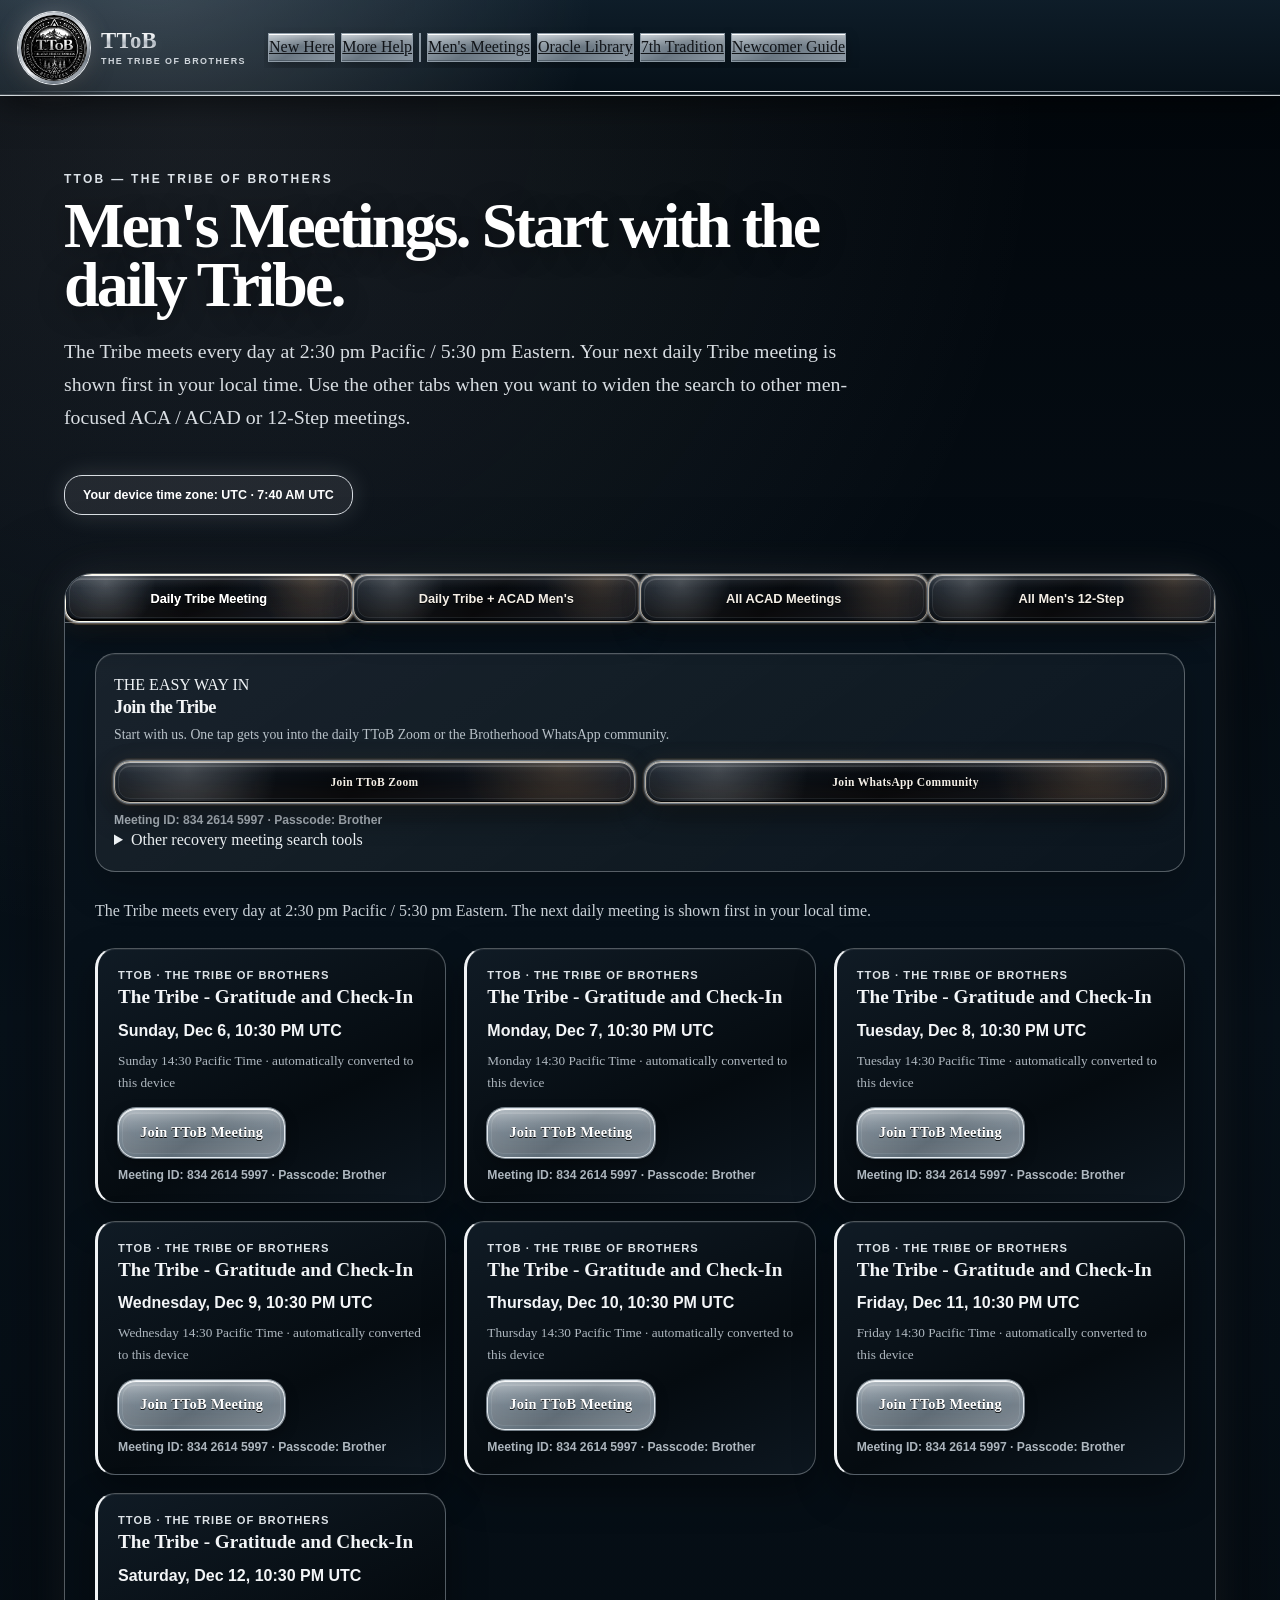
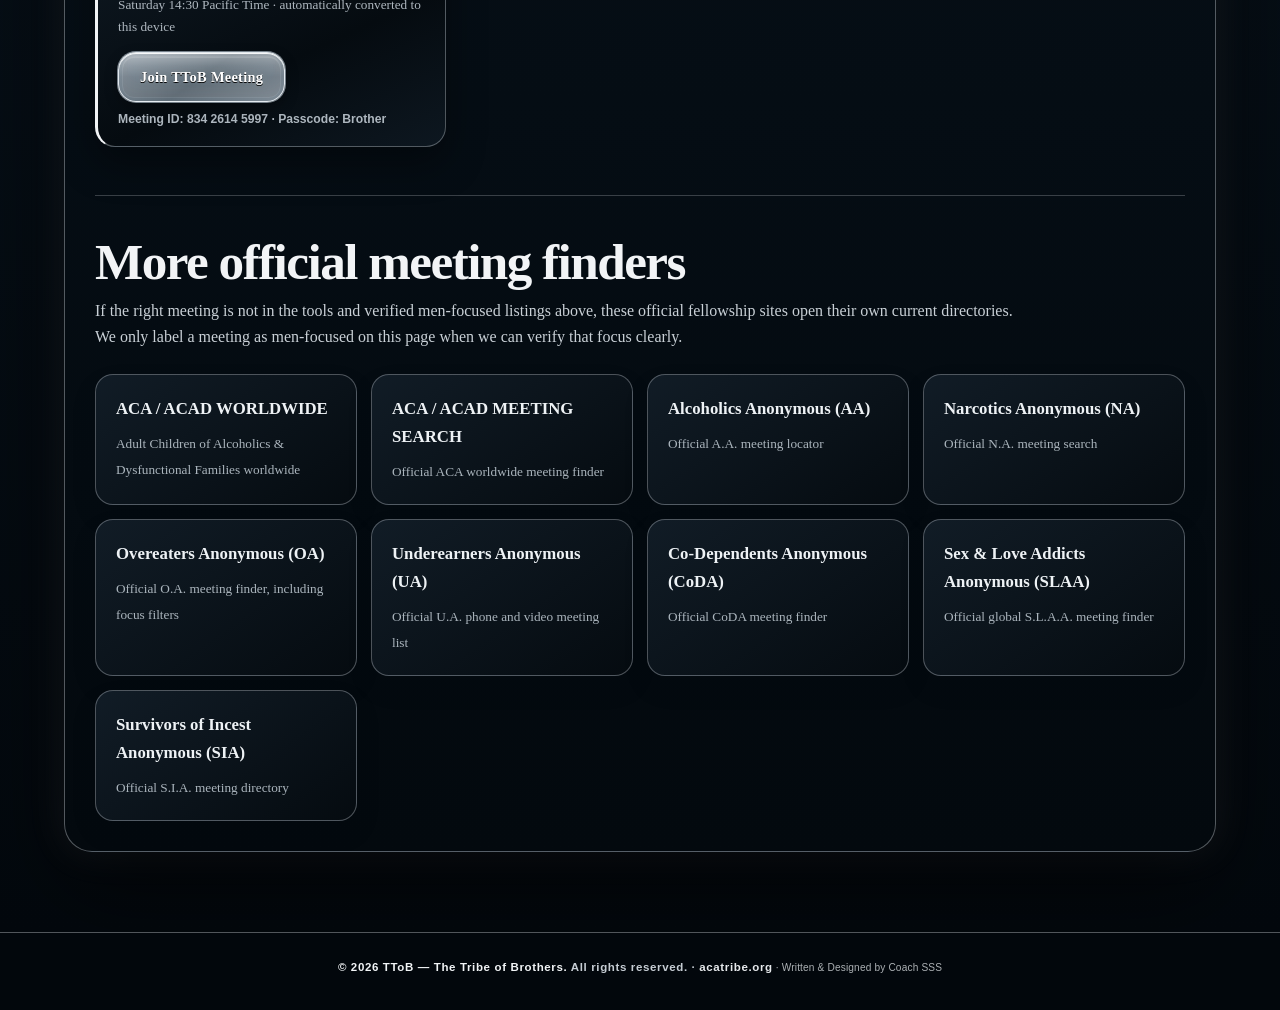
==== commit afe49dd3: "Make TToB Zoom and WhatsApp primary meeting access" ====
--- a/meetings.html
+++ b/meetings.html
@@ -736,7 +736,7 @@
 function zonedWallToUtc(y,m,d,h,min,tz){let g=new Date(Date.UTC(y,m-1,d,h,min,0));for(let i=0;i<3;i++)g=new Date(Date.UTC(y,m-1,d,h,min,0)-zoneOffsetMs(g,tz));return g}
 function nextOccurrence(day,time,tz){const now=new Date(),src=partsInZone(now,tz),map={Sun:0,Mon:1,Tue:2,Wed:3,Thu:4,Fri:5,Sat:6};const base=new Date(Date.UTC(+src.year,+src.month-1,+src.day));let add=(DOW[day]-map[src.weekday]+7)%7;base.setUTCDate(base.getUTCDate()+add);const [h,m]=time.split(':').map(Number);let out=zonedWallToUtc(base.getUTCFullYear(),base.getUTCMonth()+1,base.getUTCDate(),h,m,tz);if(out<=now){base.setUTCDate(base.getUTCDate()+7);out=zonedWallToUtc(base.getUTCFullYear(),base.getUTCMonth()+1,base.getUTCDate(),h,m,tz)}return out}
 function localFmt(d){return new Intl.DateTimeFormat(undefined,{weekday:'long',month:'short',day:'numeric',hour:'numeric',minute:'2-digit',timeZoneName:'short'}).format(d)}
-function quickTools(){return `<section class="quick-search-block" aria-label="Quick meeting search tools"><h2>Find a meeting quickly</h2><p>Start here: join the daily Tribe meeting, search across 12-Step fellowships, or open the ACAD 24/7 calendar.</p><div class="quick-search-actions">${(D.quickTools||[]).map(x=>`<a class="cinematic-btn" href="${esc(x.url)}" target="_blank" rel="noopener" title="${esc(x.note||x.name)}">${esc(x.name)}</a>`).join('')}</div></section>`}
+function quickTools(){const tribe=(D.tribe||[])[0]||{};const zoom=tribe.url||"https://us05web.zoom.us/j/83426145997?pwd=vbUzHGiIwSylvkawDC2YABFmKlRbuB.1";return `<section class="quick-search-block ttob-access-hub" aria-label="TToB meeting and community access"><div class="ttob-access-kicker">THE EASY WAY IN</div><h2>Join the Tribe</h2><p>Start with us. One tap gets you into the daily TToB Zoom or the Brotherhood WhatsApp community.</p><div class="quick-search-actions ttob-access-primary"><a class="cinematic-btn" href="${esc(zoom)}" target="_blank" rel="noopener">Join TToB Zoom</a><a class="cinematic-btn" href="/community/">Join WhatsApp Community</a></div><div class="meeting-pass ttob-access-meta">Meeting ID: 834 2614 5997 · Passcode: Brother</div><details class="ttob-external-tools"><summary>Other recovery meeting search tools</summary><p>Use these if you specifically want meetings outside TToB.</p><div class="quick-search-actions">${(D.quickTools||[]).map(x=>`<a class="cinematic-btn" href="${esc(x.url)}" target="_blank" rel="noopener" title="${esc(x.note||x.name)}">${esc(x.name)}</a>`).join('')}</div></details></section>`}
 function tribeCard(m){const next=nextOccurrence(m.day,m.time,SOURCE_TZ);return `<article class="meeting-card tribe-card"><div class="meeting-source">TToB · THE TRIBE OF BROTHERS</div><h3>${esc(m.title)}</h3><div class="meeting-time">${esc(localFmt(next))}</div><div class="directory-note">${esc(m.day)} ${esc(m.time)} Pacific Time · automatically converted to this device</div><div class="meeting-actions"><a class="cinematic-btn" href="${esc(m.url)}" target="_blank" rel="noopener">Join TToB Meeting</a></div><div class="meeting-pass">Meeting ID: ${esc(m.id)} · Passcode: ${esc(m.password)}</div></article>`}
 function snapshotCard(m){const next=nextOccurrence(m.day,m.time,m.timezone);return `<article class="meeting-card external-men-card"><div class="meeting-source">${esc(m.fellowship)} · MEN-ONLY SOURCE SNAPSHOT</div><h3>${esc(m.title)}</h3><div class="meeting-time">${esc(localFmt(next))}</div><div class="directory-note">${esc(m.location)} · source time ${esc(m.day)} ${esc(m.time)} ${esc(m.timezone)}</div><div class="meeting-actions"><a class="cinematic-btn" href="${esc(m.source)}" target="_blank" rel="noopener">Open Official Source</a></div></article>`}
 function stripHTML(html){const d=document.createElement('div');d.innerHTML=html||'';return d.textContent||''}
--- a/assets/final-polish.css
+++ b/assets/final-polish.css
@@ -0,0 +1,82 @@
+@import url("habo.css");
+
+
+/* TToB-O Interactive 5.0 — CONTRAST + AUTHOR CREDIT — 2026-09-09
+   Preserve approved platinum surfaces; correct only foreground legibility and add discreet authorship. */
+.platinum-nav .ttob-master-btn::before{background:none!important;-webkit-background-clip:border-box!important;background-clip:border-box!important;color:#fff!important;-webkit-text-fill-color:#fff!important;text-shadow:0 1px 2px rgba(0,0,0,.92),0 0 7px rgba(255,255,255,.16)!important;filter:none!important}
+.dark .ttob-carousel-card h3,.closing .ttob-carousel-card h3{color:#111820!important;-webkit-text-fill-color:#111820!important;text-shadow:none!important}
+.dark .ttob-carousel-card p,.closing .ttob-carousel-card p{color:#28313a!important;-webkit-text-fill-color:#28313a!important}
+.dark .ttob-carousel-card .ttob-carousel-index,.closing .ttob-carousel-card .ttob-carousel-index{color:#59636e!important;-webkit-text-fill-color:#59636e!important}
+.dark .ttob-carousel-card .ttob-carousel-kind,.closing .ttob-carousel-card .ttob-carousel-kind{color:#56616b!important;-webkit-text-fill-color:#56616b!important}
+.dark .ttob-carousel-card .ttob-carousel-open,.closing .ttob-carousel-card .ttob-carousel-open{color:#111820!important;-webkit-text-fill-color:#111820!important}
+.copyright-footer::after{content:" · Written & Designed by Coach SSS";color:rgba(238,242,245,.72);font-size:.88em;font-weight:500;letter-spacing:.015em;white-space:normal}
+
+/* TToB 1.5 FINAL REVIEW POLISH — 2026-09-03 */
+:root{--ttob-final-ring:rgba(226,235,243,.92);--ttob-final-glow:rgba(219,234,247,.34)}
+/* Review build should look exactly like the intended public site. */
+.review-badge{display:none!important}
+/* Keep the established platinum language but make focus/hover consistent everywhere. */
+:is(.ttob-master-btn,.ttob-carousel-arrow,.library-arrow,.reading-nav a,.episode-nav a,.actions .btn,.reading-actions a,.reading-bottom-actions a,.meeting-actions a,.download-btn,.ttob-library-jump,.ttob-slim-action,.smr-cta,.paypal-cta,.cinematic-btn,.cinematic-btn-hero,.btn,.btn-primary,.btn-secondary):focus-visible{outline:2px solid #f7fbff!important;outline-offset:3px!important}
+:is(.cinematic-btn,.cinematic-btn-hero,.btn,.btn-primary,.btn-secondary){transition:transform .18s ease,filter .18s ease,box-shadow .18s ease,border-color .18s ease!important}
+:is(.cinematic-btn,.cinematic-btn-hero,.btn,.btn-primary,.btn-secondary):hover{transform:translateY(-2px);filter:brightness(1.07)}
+/* Archetypes library + issue pages. */
+.archetypes-main{min-height:100vh;background:linear-gradient(180deg,#061019,#02070c);color:#eef2f5}
+.archetypes-hero{padding:84px 5vw 44px;background:radial-gradient(circle at 18% 0,rgba(215,223,231,.15),transparent 38%),linear-gradient(160deg,#111d28,#03080d 72%);border-bottom:1px solid rgba(220,227,233,.26)}
+.archetypes-inner{width:min(1240px,91vw);margin:auto}.archetypes-hero h1{font-size:clamp(3.2rem,7vw,6.6rem);margin:.12em 0 .22em;color:#f2f4f6}.archetypes-hero p{max-width:820px;font-size:1.2rem;line-height:1.65;color:#c8d0d7}.archetypes-carousel-section{padding:58px 0 82px}.archetypes-carousel-section h2{color:#f1f4f6;margin:.25em 0 24px}.archetypes-note{text-align:center;color:#bfc7cf;font:700 .74rem/1.5 Arial,sans-serif;letter-spacing:.05em;margin-top:10px}
+.archetype-issue-main{min-height:100vh;background:radial-gradient(circle at 50% 0,rgba(191,203,214,.14),transparent 34%),linear-gradient(180deg,#07111a,#02070c);color:#eef2f5;padding:72px 5vw 92px}.archetype-issue-wrap{width:min(960px,92vw);margin:auto}.archetype-issue-kicker{font:800 .78rem/1.3 Arial,sans-serif;letter-spacing:.14em;text-transform:uppercase;color:#bdc6ce}.archetype-issue-main h1{font-size:clamp(2.7rem,6vw,5.5rem);line-height:1.02;margin:.28em 0 .28em;color:#f3f5f7}.archetype-issue-lede{font-size:1.18rem;line-height:1.65;color:#cbd2d8;max-width:760px}.archetype-issue-card{margin:38px auto 26px;min-height:440px;padding:52px 40px;border:1px solid rgba(244,248,251,.82);border-radius:24px;background:radial-gradient(circle at 50% 18%,rgba(255,255,255,.23),transparent 32%),linear-gradient(145deg,#dce1e5 0,#87939e 44%,#f0f3f5 72%,#a6b0b9 100%);box-shadow:inset 0 1px 0 #fff,0 28px 78px rgba(0,0,0,.56),0 0 35px rgba(215,229,240,.18);color:#101820;display:flex;flex-direction:column;align-items:center;justify-content:center;text-align:center}.archetype-issue-number{font:900 clamp(4rem,12vw,8rem)/.9 Georgia,serif;letter-spacing:-.06em;color:#131b22;text-shadow:0 1px 0 #fff}.archetype-issue-card h2{font-size:clamp(1.8rem,4vw,3rem);margin:.45em 0 .25em}.archetype-issue-card p{max-width:650px;color:#303a43;line-height:1.65}.archetype-open{margin-top:20px!important}.archetype-source-note{font:italic .9rem/1.55 Georgia,serif;color:#aeb7bf;text-align:center;margin:14px auto 0;max-width:720px}.archetype-issue-main .reading-nav{border-top-color:rgba(202,211,219,.28)!important}.archetype-issue-main .reading-nav a{color:#eef3f7!important}
+@media(max-width:700px){.archetypes-hero{padding-top:58px}.archetype-issue-main{padding:48px 3vw 76px}.archetype-issue-card{padding:38px 22px;min-height:360px}.archetype-issue-main .reading-nav{gap:9px;flex-wrap:wrap}.archetype-issue-main .reading-nav a{flex:1 1 44%;font-size:.7rem!important}}
+/* TToB-O Interactive 5.0 — NARROW WEBSITE CORRECTION PASS — 2026-09-08
+   Brightens only the approved shared platinum/dark treatment. Geometry, hero artwork,
+   carousel cards and page structure are intentionally unchanged. */
+.platinum-floatbar{
+  background:
+    radial-gradient(circle at 12% -40%,rgba(225,236,246,.22),transparent 39%),
+    linear-gradient(180deg,rgba(14,29,41,.992),rgba(6,16,24,.988))!important;
+  border-bottom-color:rgba(244,248,251,.84)!important;
+}
+@media (min-width:1041px){
+  .platinum-nav .ttob-master-btn{
+    border-color:rgba(247,250,252,.96)!important;
+    background:
+      linear-gradient(180deg,rgba(255,255,255,.46) 0%,rgba(255,255,255,.18) 24%,transparent 48%),
+      linear-gradient(145deg,#9ca8b2 0%,#697681 47%,#8d99a4 100%)!important;
+    box-shadow:
+      inset 0 1px 0 #fff,
+      inset 0 -1px 0 rgba(65,77,87,.66),
+      0 0 0 1px rgba(181,194,205,.76),
+      0 5px 14px rgba(0,0,0,.34)!important;
+  }
+}
+@media (max-width:1040px){
+  .platinum-nav .ttob-master-btn{
+    border-color:rgba(247,250,252,.94)!important;
+    background:
+      linear-gradient(180deg,rgba(255,255,255,.42) 0%,rgba(255,255,255,.16) 26%,transparent 50%),
+      linear-gradient(145deg,#929faa 0%,#64727e 50%,#87949f 100%)!important;
+    box-shadow:inset 0 1px 0 #fff,0 0 0 1px rgba(177,190,201,.74),0 4px 12px rgba(0,0,0,.32)!important;
+  }
+}
+:is(.ttob-library-jump,.actions .btn,.reading-actions a,.reading-bottom-actions a,.reading-nav a,.episode-nav a,.meeting-actions a,.download-btn,.ttob-slim-action,.smr-cta,.paypal-cta){
+  border-color:rgba(239,245,250,.88)!important;
+  background:
+    linear-gradient(180deg,rgba(255,255,255,.38) 0%,rgba(255,255,255,.12) 28%,transparent 50%),
+    linear-gradient(145deg,#8996a1 0%,#5f6d78 50%,#7f8c97 100%)!important;
+  color:#fff!important;
+  box-shadow:inset 0 1px 0 rgba(255,255,255,.9),0 0 0 1px rgba(171,185,197,.68),0 5px 14px rgba(0,0,0,.3)!important;
+}
+.dark,.closing{
+  background:
+    radial-gradient(circle at 50% 0%,rgba(154,176,194,.18),transparent 56%),
+    linear-gradient(180deg,#0c1b27 0%,#07121b 100%)!important;
+}
+.dark h2,.dark h3,.closing h2,.closing h3{
+  color:#f8fafc!important;
+  text-shadow:0 1px 16px rgba(211,225,236,.15);
+}
+.dark .section-kicker,.closing .section-kicker,.dark .section-number,.dark .oracle-eyebrow{
+  color:#d8e1e8!important;
+}
+.dark .ttob-carousel-frame,.dark .ttob-carousel-viewport{
+  background:linear-gradient(180deg,rgba(178,194,207,.10),rgba(88,108,124,.055))!important;
+  box-shadow:inset 0 0 0 1px rgba(211,222,231,.08)!important;
+}
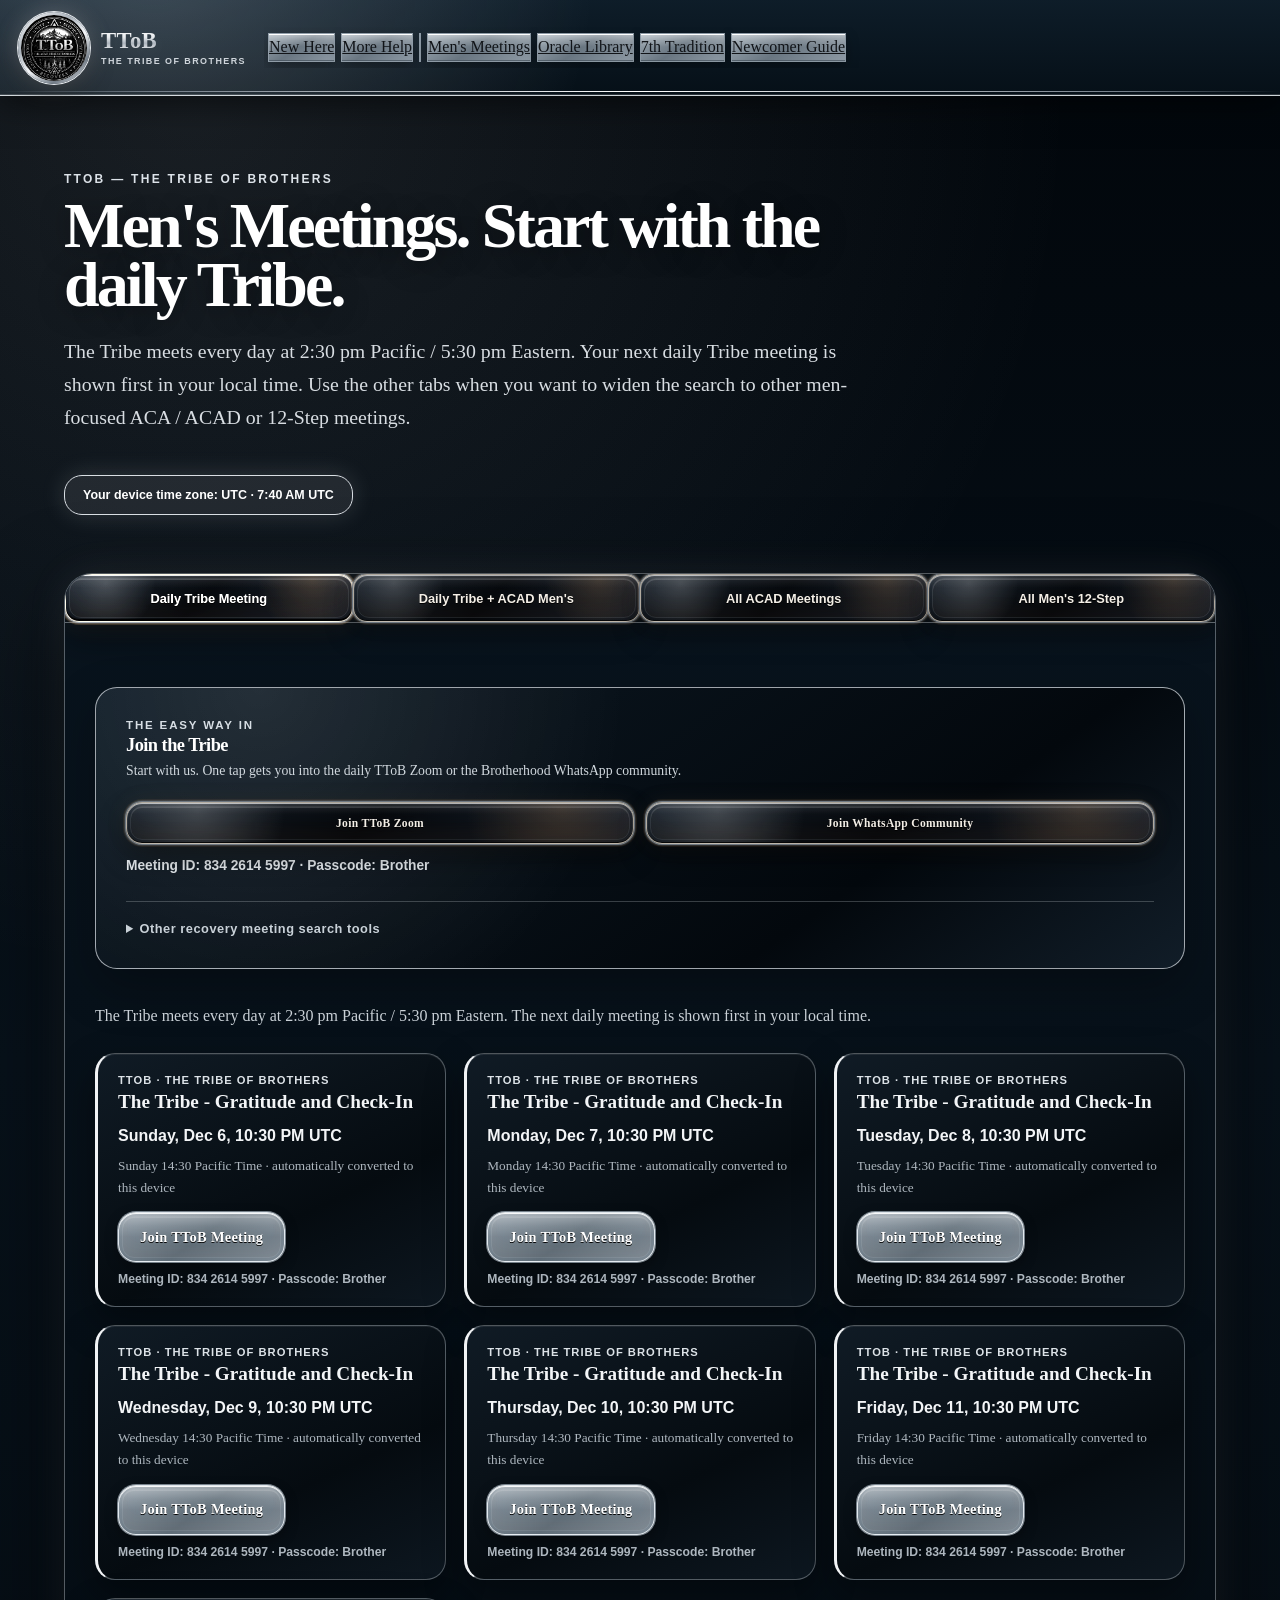
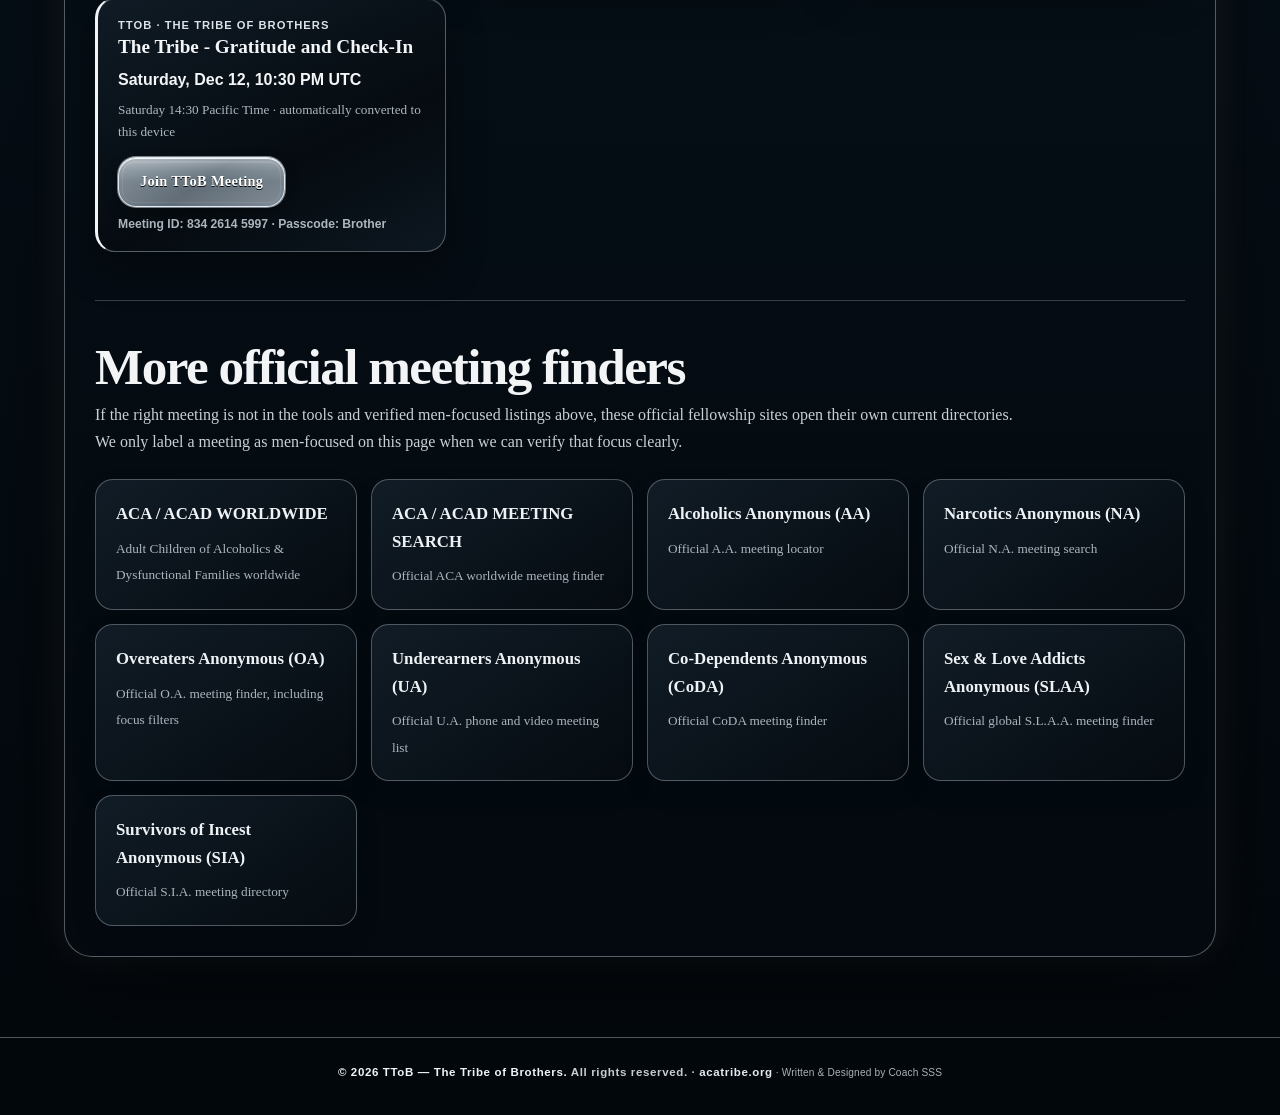
==== commit 80574655: "Use direct verified Tribe WhatsApp invite in meetings.html" ====
--- a/meetings.html
+++ b/meetings.html
@@ -736,7 +736,7 @@
 function zonedWallToUtc(y,m,d,h,min,tz){let g=new Date(Date.UTC(y,m-1,d,h,min,0));for(let i=0;i<3;i++)g=new Date(Date.UTC(y,m-1,d,h,min,0)-zoneOffsetMs(g,tz));return g}
 function nextOccurrence(day,time,tz){const now=new Date(),src=partsInZone(now,tz),map={Sun:0,Mon:1,Tue:2,Wed:3,Thu:4,Fri:5,Sat:6};const base=new Date(Date.UTC(+src.year,+src.month-1,+src.day));let add=(DOW[day]-map[src.weekday]+7)%7;base.setUTCDate(base.getUTCDate()+add);const [h,m]=time.split(':').map(Number);let out=zonedWallToUtc(base.getUTCFullYear(),base.getUTCMonth()+1,base.getUTCDate(),h,m,tz);if(out<=now){base.setUTCDate(base.getUTCDate()+7);out=zonedWallToUtc(base.getUTCFullYear(),base.getUTCMonth()+1,base.getUTCDate(),h,m,tz)}return out}
 function localFmt(d){return new Intl.DateTimeFormat(undefined,{weekday:'long',month:'short',day:'numeric',hour:'numeric',minute:'2-digit',timeZoneName:'short'}).format(d)}
-function quickTools(){const tribe=(D.tribe||[])[0]||{};const zoom=tribe.url||"https://us05web.zoom.us/j/83426145997?pwd=vbUzHGiIwSylvkawDC2YABFmKlRbuB.1";return `<section class="quick-search-block ttob-access-hub" aria-label="TToB meeting and community access"><div class="ttob-access-kicker">THE EASY WAY IN</div><h2>Join the Tribe</h2><p>Start with us. One tap gets you into the daily TToB Zoom or the Brotherhood WhatsApp community.</p><div class="quick-search-actions ttob-access-primary"><a class="cinematic-btn" href="${esc(zoom)}" target="_blank" rel="noopener">Join TToB Zoom</a><a class="cinematic-btn" href="/community/">Join WhatsApp Community</a></div><div class="meeting-pass ttob-access-meta">Meeting ID: 834 2614 5997 · Passcode: Brother</div><details class="ttob-external-tools"><summary>Other recovery meeting search tools</summary><p>Use these if you specifically want meetings outside TToB.</p><div class="quick-search-actions">${(D.quickTools||[]).map(x=>`<a class="cinematic-btn" href="${esc(x.url)}" target="_blank" rel="noopener" title="${esc(x.note||x.name)}">${esc(x.name)}</a>`).join('')}</div></details></section>`}
+function quickTools(){const tribe=(D.tribe||[])[0]||{};const zoom=tribe.url||"https://us05web.zoom.us/j/83426145997?pwd=vbUzHGiIwSylvkawDC2YABFmKlRbuB.1";return `<section class="quick-search-block ttob-access-hub" aria-label="TToB meeting and community access"><div class="ttob-access-kicker">THE EASY WAY IN</div><h2>Join the Tribe</h2><p>Start with us. One tap gets you into the daily TToB Zoom or the Brotherhood WhatsApp community.</p><div class="quick-search-actions ttob-access-primary"><a class="cinematic-btn" href="${esc(zoom)}" target="_blank" rel="noopener">Join TToB Zoom</a><a class="cinematic-btn" href="https://chat.whatsapp.com/GSMfqniDjBLD1WaWKlq8Wk" target="_blank" rel="noopener">Join WhatsApp Community</a></div><div class="meeting-pass ttob-access-meta">Meeting ID: 834 2614 5997 · Passcode: Brother</div><details class="ttob-external-tools"><summary>Other recovery meeting search tools</summary><p>Use these if you specifically want meetings outside TToB.</p><div class="quick-search-actions">${(D.quickTools||[]).map(x=>`<a class="cinematic-btn" href="${esc(x.url)}" target="_blank" rel="noopener" title="${esc(x.note||x.name)}">${esc(x.name)}</a>`).join('')}</div></details></section>`}
 function tribeCard(m){const next=nextOccurrence(m.day,m.time,SOURCE_TZ);return `<article class="meeting-card tribe-card"><div class="meeting-source">TToB · THE TRIBE OF BROTHERS</div><h3>${esc(m.title)}</h3><div class="meeting-time">${esc(localFmt(next))}</div><div class="directory-note">${esc(m.day)} ${esc(m.time)} Pacific Time · automatically converted to this device</div><div class="meeting-actions"><a class="cinematic-btn" href="${esc(m.url)}" target="_blank" rel="noopener">Join TToB Meeting</a></div><div class="meeting-pass">Meeting ID: ${esc(m.id)} · Passcode: ${esc(m.password)}</div></article>`}
 function snapshotCard(m){const next=nextOccurrence(m.day,m.time,m.timezone);return `<article class="meeting-card external-men-card"><div class="meeting-source">${esc(m.fellowship)} · MEN-ONLY SOURCE SNAPSHOT</div><h3>${esc(m.title)}</h3><div class="meeting-time">${esc(localFmt(next))}</div><div class="directory-note">${esc(m.location)} · source time ${esc(m.day)} ${esc(m.time)} ${esc(m.timezone)}</div><div class="meeting-actions"><a class="cinematic-btn" href="${esc(m.source)}" target="_blank" rel="noopener">Open Official Source</a></div></article>`}
 function stripHTML(html){const d=document.createElement('div');d.innerHTML=html||'';return d.textContent||''}
--- a/assets/final-polish.css
+++ b/assets/final-polish.css
@@ -80,3 +80,19 @@
   background:linear-gradient(180deg,rgba(178,194,207,.10),rgba(88,108,124,.055))!important;
   box-shadow:inset 0 0 0 1px rgba(211,222,231,.08)!important;
 }
+
+
+/* TTOB ACCESS-FIRST LAW — 2026-09-22 */
+.ttob-access-hub{margin:34px auto;padding:30px;border:1px solid rgba(219,225,231,.72);border-radius:22px;background:radial-gradient(circle at 15% 0,rgba(255,255,255,.10),transparent 38%),linear-gradient(145deg,#0d1a25,#03080d 70%,#111d28);color:#f3f6f8;box-shadow:0 18px 48px rgba(0,0,0,.28)}
+.ttob-access-hub h2{margin:.18em 0 .2em;color:#fff!important}
+.ttob-access-hub p{color:#d1d8de}
+.ttob-access-kicker{font:900 .72rem/1.3 Arial,sans-serif;letter-spacing:.16em;text-transform:uppercase;color:#d7dee4}
+.ttob-access-primary{display:flex;flex-wrap:wrap;gap:12px;margin:20px 0 12px}
+.ttob-access-primary a{font-weight:900!important}
+.ttob-access-meta{font:800 .86rem/1.5 Arial,sans-serif;color:#e8edf1!important}
+.ttob-access-secondary{margin-top:12px;font:700 .82rem/1.6 Arial,sans-serif;color:#bfc8d0}
+.ttob-access-secondary a{color:#e8edf1}
+.ttob-external-tools{margin-top:24px;padding-top:18px;border-top:1px solid rgba(218,225,231,.24);color:#bcc5cd}
+.ttob-external-tools summary{cursor:pointer;font:800 .8rem/1.4 Arial,sans-serif;letter-spacing:.04em;color:#c9d1d8}
+.ttob-external-tools[open] summary{margin-bottom:10px}
+@media(max-width:640px){.ttob-access-hub{padding:22px 18px}.ttob-access-primary{display:grid}.ttob-access-primary a{text-align:center}}
